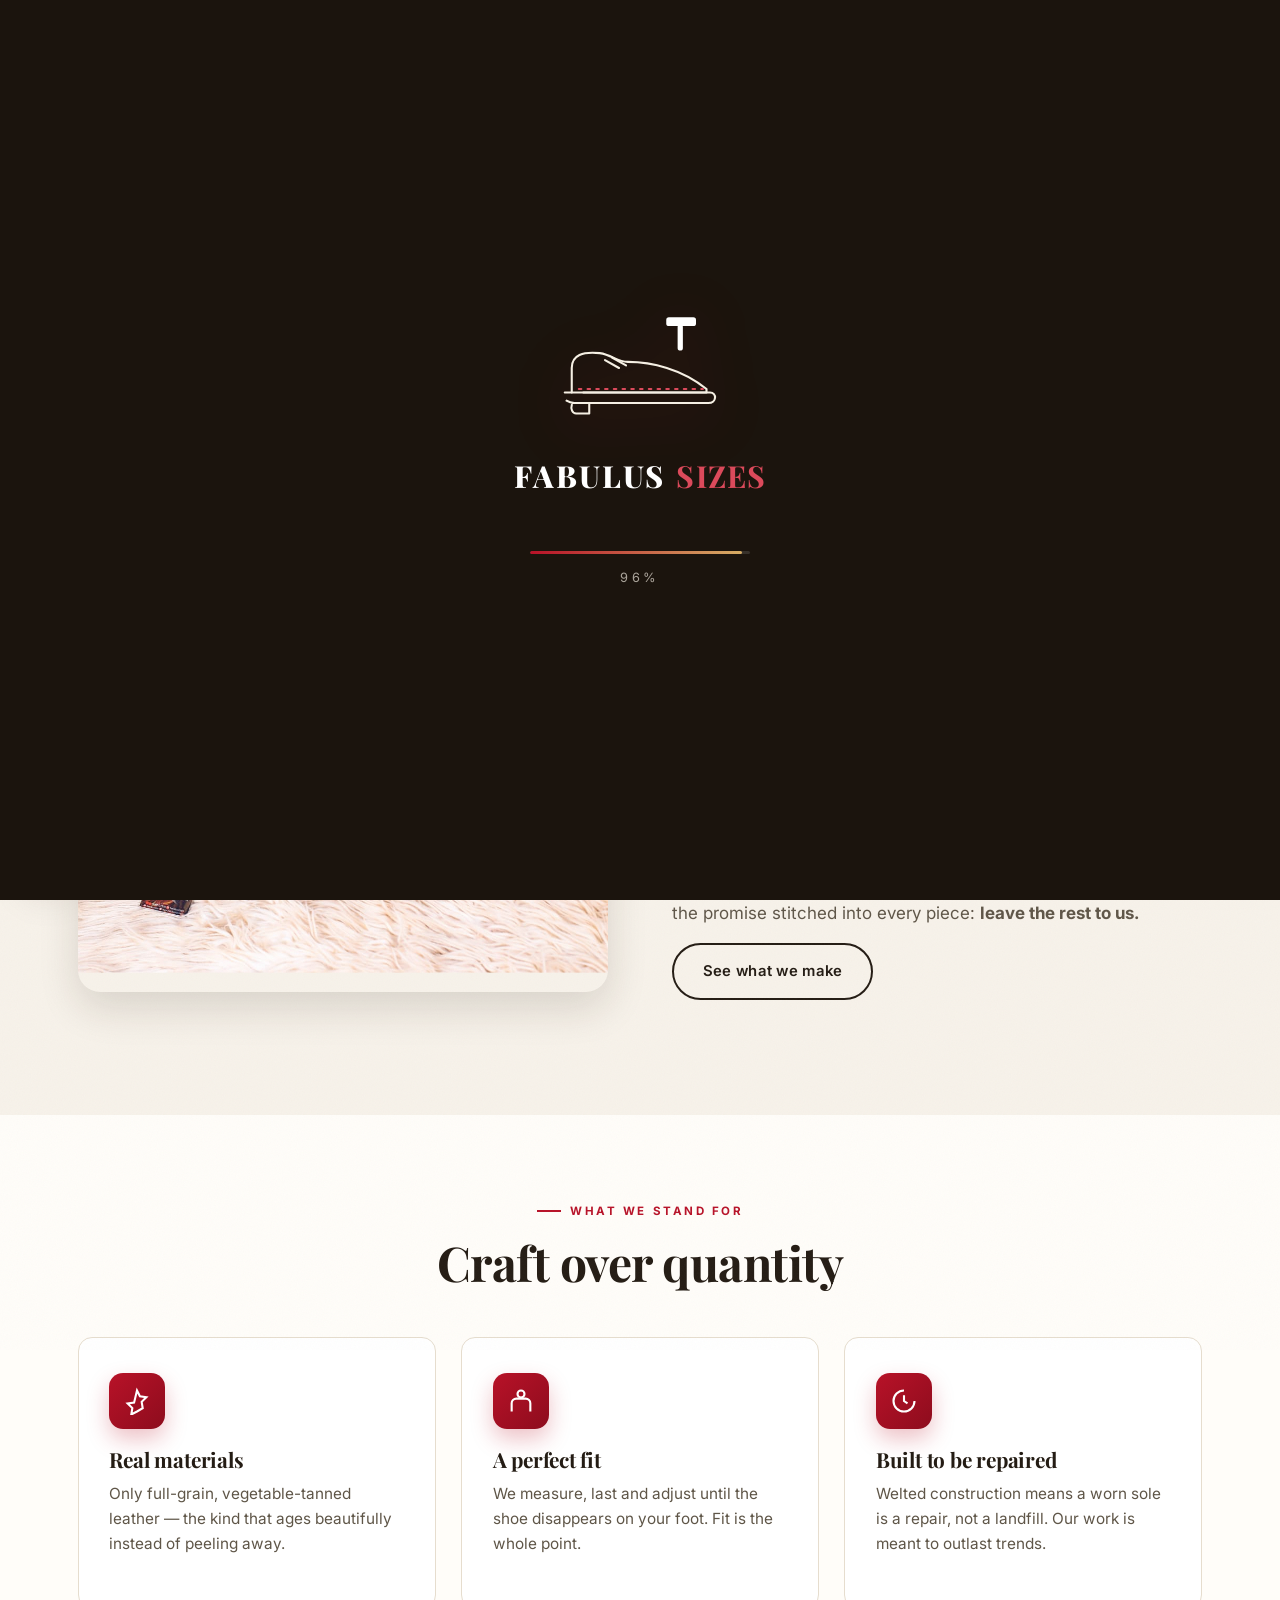
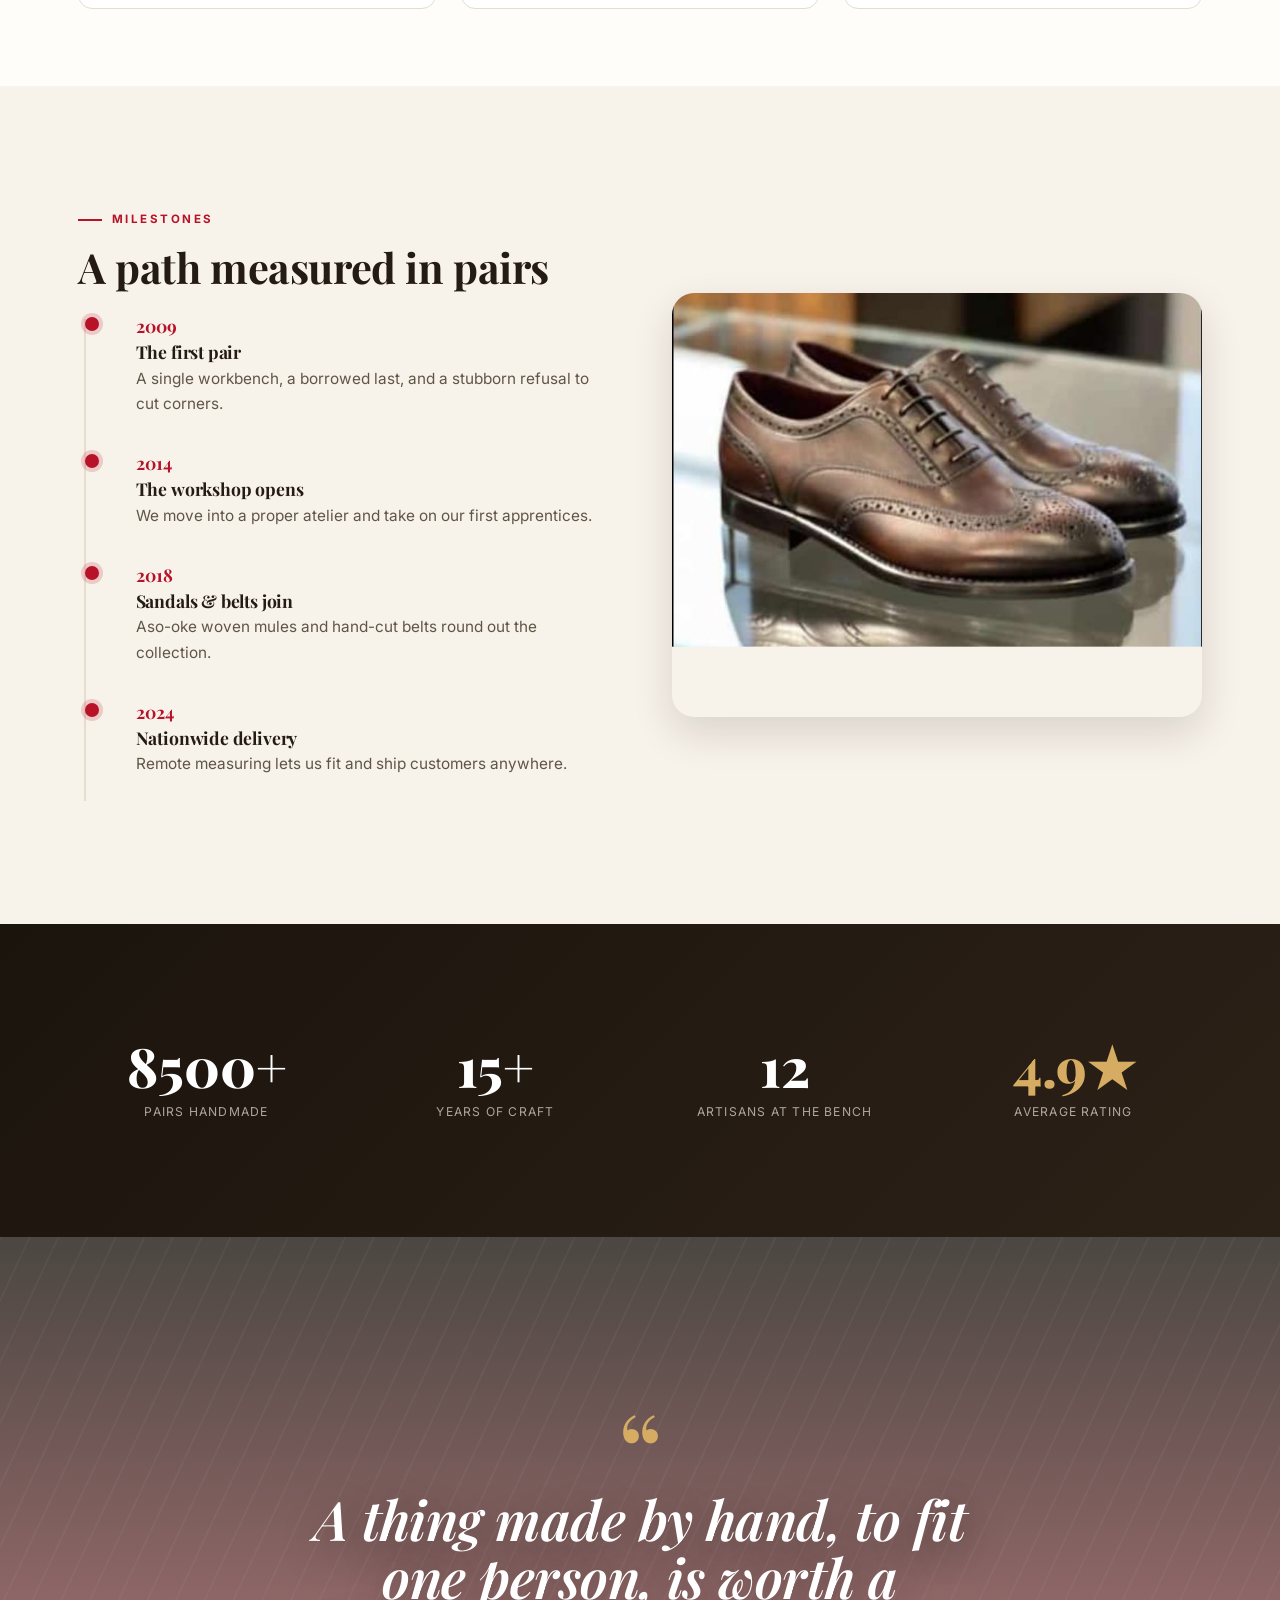
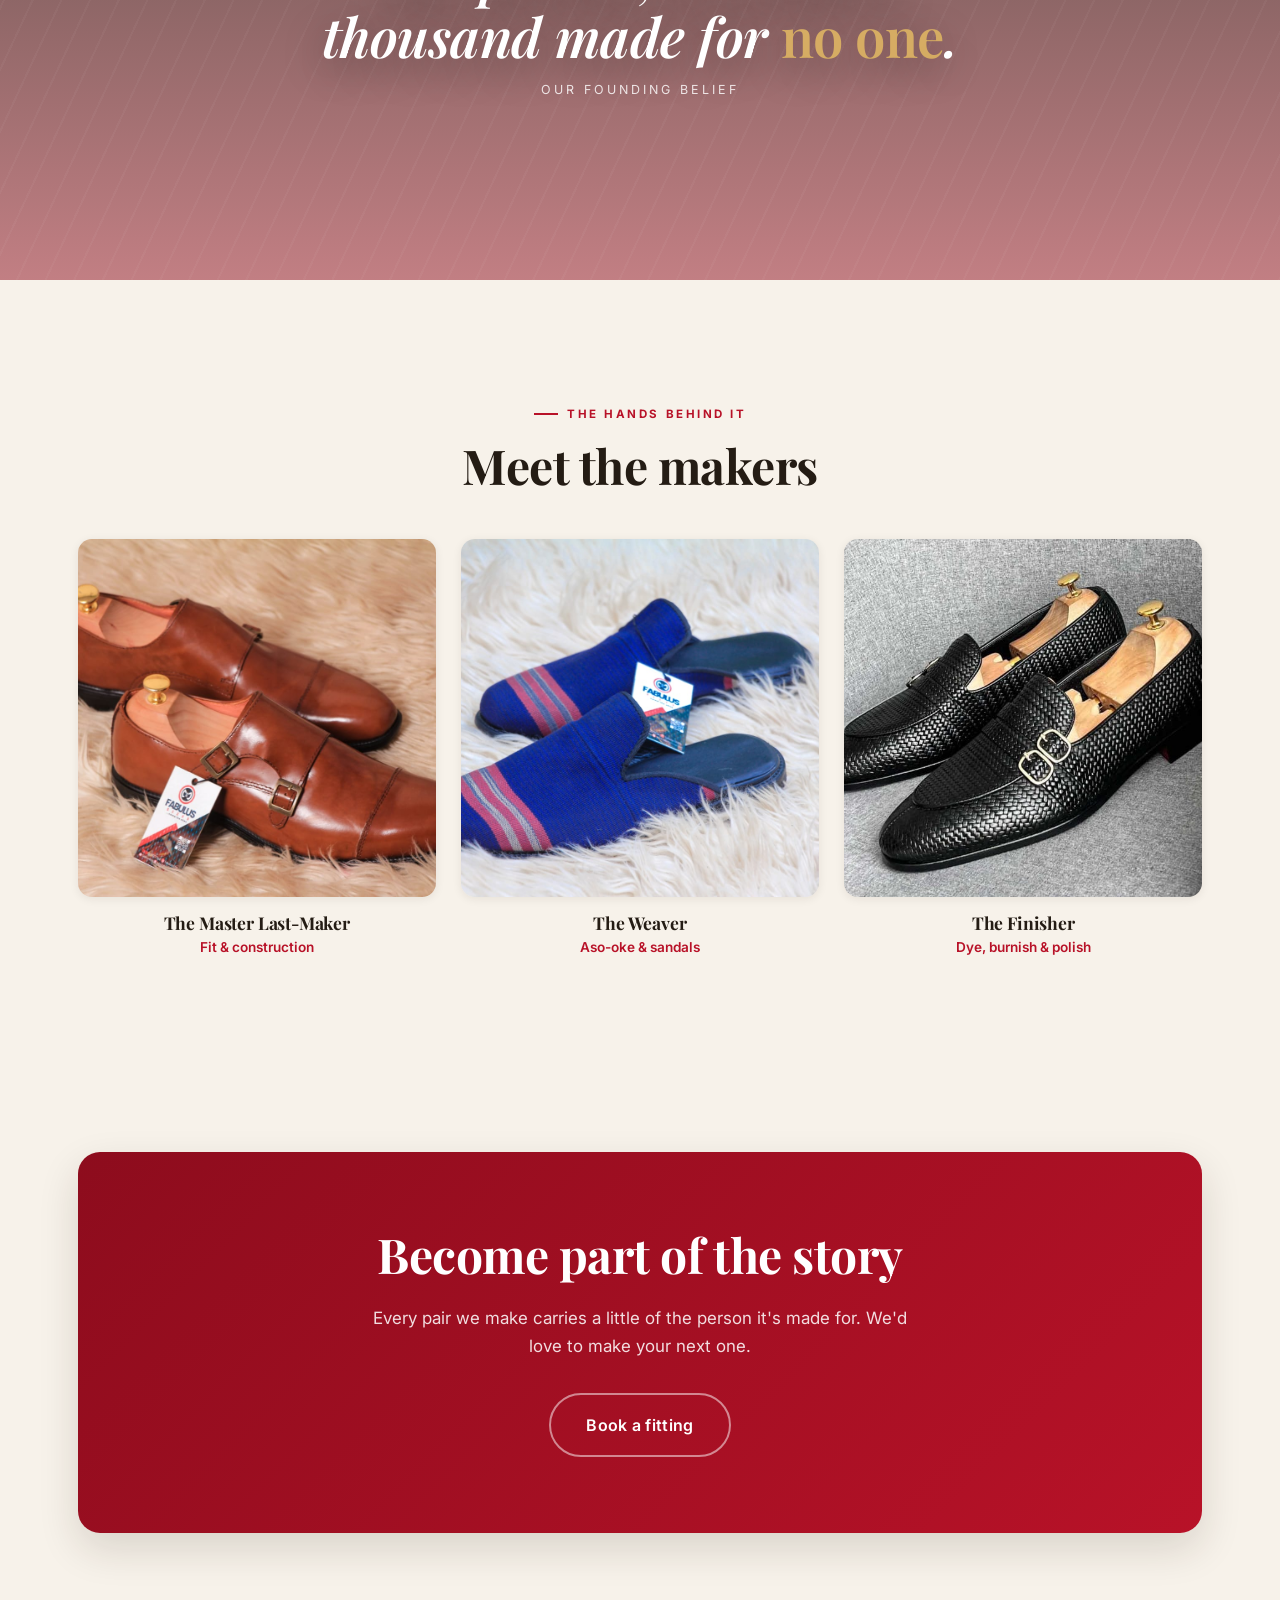
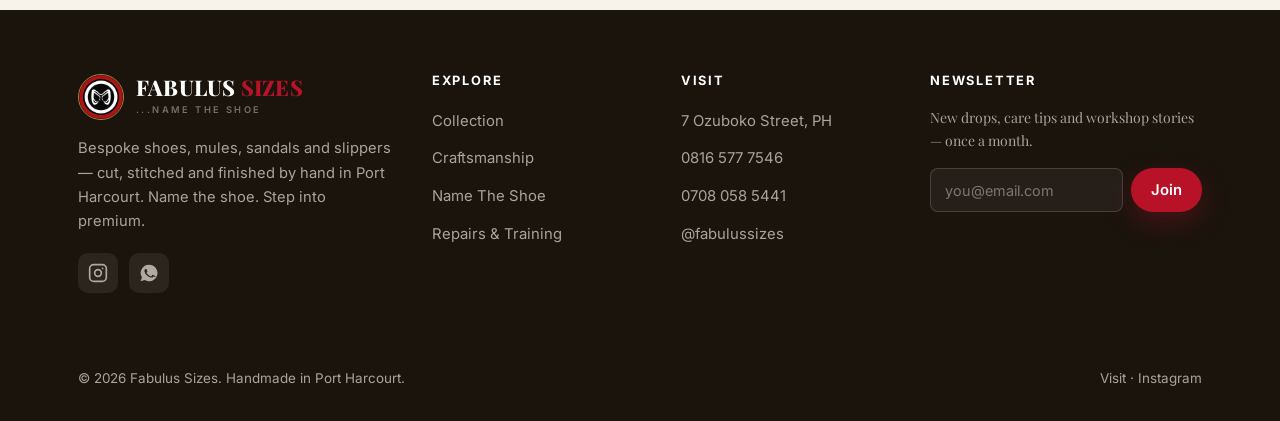
==== about.html @ 9336c6ba "Initial commit" ====
<!DOCTYPE html>
<html lang="en">
<head>
  <meta charset="UTF-8" />
  <meta name="viewport" content="width=device-width, initial-scale=1.0" />
  <title>Craftsmanship — Fabulus Sizes, Port Harcourt</title>
  <meta name="description" content="The story behind Fabulus Sizes — a Port Harcourt workshop obsessed with fit, real leather and craft that lasts. Meet the makers." />
  <meta name="theme-color" content="#f7f2ea" />
  <link rel="icon" type="image/png" href="images/Favicon/Favicon.png" />
  <link rel="preconnect" href="https://fonts.googleapis.com" />
  <link rel="preconnect" href="https://fonts.gstatic.com" crossorigin />
  <link href="https://fonts.googleapis.com/css2?family=Inter:wght@400;500;600;700;800&family=Playfair+Display:ital,wght@0,500;0,600;0,700;0,800;1,500;1,600;1,700&display=swap" rel="stylesheet" />
  <link rel="stylesheet" href="css/style.css" />
</head>
<body>

  <header class="site-header">
    <div class="nav">
      <a href="index.html" class="brand" aria-label="Fabulus Sizes home">
        <img src="images/Logo/Logo.png" alt="Fabulus Sizes emblem" />
        <div>
          <div class="word">FABULUS <span>SIZES</span></div>
          <div class="tag">...name the shoe</div>
        </div>
      </a>
      <ul class="nav-links">
        <li><a href="index.html">Home</a></li>
        <li><a href="shop.html">Collection</a></li>
        <li><a href="services.html">Repairs &amp; Training</a></li>
        <li><a href="about.html" class="active">Craftsmanship</a></li>
        <li><a href="contact.html">Visit Us</a></li>
      </ul>
      <div class="nav-cta">
        <a class="btn btn-primary" href="https://wa.me/2348165777546" target="_blank" rel="noopener">Order on WhatsApp</a>
        <button class="nav-toggle" aria-label="Toggle menu" aria-expanded="false"><span></span><span></span><span></span></button>
      </div>
    </div>
  </header>

  <section class="page-hero">
    <div class="container">
      <p class="crumbs"><a href="index.html">Home</a> / <span>Our Story</span></p>
      <h1>Leather is patient. So are we.</h1>
      <p>Fabulus began at a single workbench with one belief: that a thing made by hand, to fit one person, is worth more than a thousand made for no one.</p>
    </div>
  </section>

  <!-- STORY SPLIT -->
  <section class="section">
    <div class="container split">
      <div class="split-media reveal"><img src="images/Products/shoel%20and%20belt%20pair.jpeg" alt="Handmade loafers and matching belt" /></div>
      <div class="split-copy reveal d1">
        <span class="eyebrow">How it started</span>
        <h2>From one bench to a workshop</h2>
        <p>What began as evenings spent resoling neighbours' shoes grew, pair by pair, into a full atelier. We taught ourselves the old way — cutting patterns by hand, lasting each shoe, welting soles that can be repaired for a lifetime rather than thrown away.</p>
        <p>Today the same hands make dress shoes, weave sandals and cut belts for customers across the country. What hasn't changed is the promise stitched into every piece: <b>leave the rest to us.</b></p>
        <a href="shop.html" class="btn btn-ghost">See what we make</a>
      </div>
    </div>
  </section>

  <!-- VALUES -->
  <section class="section tight" style="background:var(--panel);">
    <div class="container">
      <div class="section-head center reveal">
        <span class="eyebrow center">What we stand for</span>
        <h2>Craft over quantity</h2>
      </div>
      <div class="svc-grid">
        <div class="svc reveal">
          <div class="svc-icon"><svg viewBox="0 0 24 24" fill="none" stroke="currentColor" stroke-width="1.8"><path d="M12 3l2.5 5 5.5.8-4 3.9.9 5.5L12 21l-4.9 2.6.9-5.5-4-3.9 5.5-.8z"/></svg></div>
          <h3>Real materials</h3>
          <p>Only full-grain, vegetable-tanned leather — the kind that ages beautifully instead of peeling away.</p>
        </div>
        <div class="svc reveal d1">
          <div class="svc-icon"><svg viewBox="0 0 24 24" fill="none" stroke="currentColor" stroke-width="1.8"><path d="M4 21v-7a4 4 0 0 1 4-4h8a4 4 0 0 1 4 4v7"/><circle cx="12" cy="6" r="3"/></svg></div>
          <h3>A perfect fit</h3>
          <p>We measure, last and adjust until the shoe disappears on your foot. Fit is the whole point.</p>
        </div>
        <div class="svc reveal d2">
          <div class="svc-icon"><svg viewBox="0 0 24 24" fill="none" stroke="currentColor" stroke-width="1.8"><path d="M21 12a9 9 0 1 1-9-9"/><path d="M12 7v5l3 2"/></svg></div>
          <h3>Built to be repaired</h3>
          <p>Welted construction means a worn sole is a repair, not a landfill. Our work is meant to outlast trends.</p>
        </div>
      </div>
    </div>
  </section>

  <!-- TIMELINE + BAND -->
  <section class="section">
    <div class="container split">
      <div class="split-copy reveal">
        <span class="eyebrow">Milestones</span>
        <h2>A path measured in pairs</h2>
        <ul class="timeline">
          <li><div class="yr">2009</div><h3>The first pair</h3><p>A single workbench, a borrowed last, and a stubborn refusal to cut corners.</p></li>
          <li><div class="yr">2014</div><h3>The workshop opens</h3><p>We move into a proper atelier and take on our first apprentices.</p></li>
          <li><div class="yr">2018</div><h3>Sandals &amp; belts join</h3><p>Aso-oke woven mules and hand-cut belts round out the collection.</p></li>
          <li><div class="yr">2024</div><h3>Nationwide delivery</h3><p>Remote measuring lets us fit and ship customers anywhere.</p></li>
        </ul>
      </div>
      <div class="split-media reveal d1"><img src="images/Products/shoe12.jpeg" alt="Finished brogue shoes" /></div>
    </div>
  </section>

  <!-- STATS BAND -->
  <section class="section band">
    <div class="container">
      <div class="band-grid">
        <div class="reveal"><div class="num"><span data-count="8500" data-suffix="+">0</span></div><div class="lbl">Pairs handmade</div></div>
        <div class="reveal d1"><div class="num"><span data-count="15" data-suffix="+">0</span></div><div class="lbl">Years of craft</div></div>
        <div class="reveal d2"><div class="num"><span data-count="12">0</span></div><div class="lbl">Artisans at the bench</div></div>
        <div class="reveal d3"><div class="num"><em><span data-count="4.9">0</span>★</em></div><div class="lbl">Average rating</div></div>
      </div>
    </div>
  </section>

  <!-- PARALLAX STATEMENT BAND -->
  <section class="parallax-band" style="background-image:url('images/Products/shoel%20and%20belt%20pair.jpeg')">
    <div class="container">
      <span class="quote-mark reveal">&ldquo;</span>
      <h2 class="reveal d1">A thing made by hand, to fit one person, is worth a thousand made for <span class="hl">no one</span>.</h2>
      <p class="attn reveal d2">Our founding belief</p>
    </div>
  </section>

  <!-- TEAM -->
  <section class="section">
    <div class="container">
      <div class="section-head center reveal">
        <span class="eyebrow center">The hands behind it</span>
        <h2>Meet the makers</h2>
      </div>
      <div class="team">
        <div class="member reveal">
          <div class="ph"><img src="images/Products/shoe.jpeg" alt="Master shoemaker's work" /></div>
          <h3>The Master Last-Maker</h3>
          <span>Fit &amp; construction</span>
        </div>
        <div class="member reveal d1">
          <div class="ph"><img src="images/Products/Sandals.jpeg" alt="Weaving artisan's work" /></div>
          <h3>The Weaver</h3>
          <span>Aso-oke &amp; sandals</span>
        </div>
        <div class="member reveal d2">
          <div class="ph"><img src="images/Products/shoe10.jpeg" alt="Finishing artisan's work" /></div>
          <h3>The Finisher</h3>
          <span>Dye, burnish &amp; polish</span>
        </div>
      </div>
    </div>
  </section>

  <!-- CTA -->
  <section class="section tight">
    <div class="container">
      <div class="cta-band reveal">
        <h2>Become part of the story</h2>
        <p>Every pair we make carries a little of the person it's made for. We'd love to make your next one.</p>
        <a href="contact.html" class="btn btn-ghost on-dark btn-lg">Book a fitting</a>
      </div>
    </div>
  </section>

  <!-- FOOTER -->
  <footer class="site-footer">
    <div class="container">
      <div class="footer-grid">
        <div class="footer-brand">
          <a href="index.html" class="brand">
            <img src="images/Logo/Logo.png" alt="Fabulus Sizes emblem" />
            <div><div class="word">FABULUS <span>SIZES</span></div><div class="tag">...name the shoe</div></div>
          </a>
          <p>Bespoke shoes, mules, sandals and slippers — cut, stitched and finished by hand in Port Harcourt. Name the shoe. Step into premium.</p>
          <div class="socials">
            <a href="https://instagram.com/fabulussizes" target="_blank" rel="noopener" aria-label="Instagram"><svg viewBox="0 0 24 24" fill="none" stroke="currentColor" stroke-width="2"><rect x="2" y="2" width="20" height="20" rx="5"/><circle cx="12" cy="12" r="4"/><circle cx="17.5" cy="6.5" r="1" fill="currentColor" stroke="none"/></svg></a>
            <a href="https://wa.me/2348165777546" target="_blank" rel="noopener" aria-label="WhatsApp"><svg viewBox="0 0 24 24" fill="currentColor"><path d="M12 2a10 10 0 0 0-8.5 15.2L2 22l4.9-1.5A10 10 0 1 0 12 2zm5.4 14.2c-.2.6-1.3 1.2-1.8 1.2-.5.1-1 .1-1.7-.1-.4-.1-.9-.3-1.6-.6-2.8-1.2-4.6-4-4.7-4.2s-1.1-1.5-1.1-2.8.7-2 .9-2.2c.2-.3.5-.3.7-.3h.5c.2 0 .4 0 .6.5s.8 1.9.8 2 .1.3 0 .5c-.2.4-.3.6-.5.8s-.4.5-.2.9c.2.4.9 1.5 2 2.4 1.3 1.2 2.4 1.5 2.8 1.7.4.2.6.1.8-.1s.9-1.1 1.2-1.4c.2-.4.5-.3.8-.2s1.9.9 2.2 1.1c.3.1.5.2.6.3.1.3.1.7-.1 1.1z"/></svg></a>
          </div>
        </div>
        <div class="footer-col"><h4>Explore</h4><ul><li><a href="shop.html">Collection</a></li><li><a href="about.html">Craftsmanship</a></li><li><a href="index.html#name-shoe">Name The Shoe</a></li><li><a href="services.html">Repairs &amp; Training</a></li></ul></div>
        <div class="footer-col"><h4>Visit</h4><ul><li><a href="contact.html">7 Ozuboko Street, PH</a></li><li><a href="https://wa.me/2348165777546" target="_blank" rel="noopener">0816 577 7546</a></li><li><a href="https://wa.me/2347080585441" target="_blank" rel="noopener">0708 058 5441</a></li><li><a href="https://instagram.com/fabulussizes" target="_blank" rel="noopener">@fabulussizes</a></li></ul></div>
        <div class="footer-col"><h4>Newsletter</h4><p style="font-size:14px;font-family:var(--serif);color:var(--parchment-dim);">New drops, care tips and workshop stories — once a month.</p><form id="newsletter" class="newsletter"><input type="email" placeholder="you@email.com" aria-label="Email address" /><button type="submit" class="btn btn-primary">Join</button></form></div>
      </div>
      <div class="footer-bottom">
        <span>&copy; <span data-year>2026</span> Fabulus Sizes. Handmade in Port Harcourt.</span>
        <span><a href="contact.html">Visit</a> &middot; <a href="https://instagram.com/fabulussizes" target="_blank" rel="noopener">Instagram</a></span>
      </div>
    </div>
  </footer>

  <a class="whatsapp-float" href="https://wa.me/2348165777546" target="_blank" rel="noopener" aria-label="Chat on WhatsApp">
    <svg viewBox="0 0 24 24"><path d="M12 2a10 10 0 0 0-8.6 15L2 22l5.2-1.4A10 10 0 1 0 12 2zm5.8 14.2c-.2.6-1.4 1.2-2 1.3-.5.1-1.1.1-1.8-.1-.4-.1-1-.3-1.7-.6-3-1.3-4.9-4.3-5.1-4.5-.1-.2-1.2-1.6-1.2-3s.7-2.1 1-2.4c.3-.3.6-.4.8-.4h.6c.2 0 .4 0 .6.5.2.6.8 2 .9 2.1.1.2.1.4 0 .6-.1.2-.1.3-.3.5l-.4.5c-.1.2-.3.4-.1.7.2.3.9 1.4 1.9 2.3 1.3 1.2 2.4 1.5 2.7 1.7.3.2.5.1.7-.1l.7-.9c.2-.3.4-.2.6-.1l1.9.9c.2.1.4.2.5.3.1.2.1.9-.1 1.5z"/></svg>
  </a>
  <button class="to-top" aria-label="Back to top"><svg viewBox="0 0 24 24" width="20" height="20" fill="none" stroke="currentColor" stroke-width="2.5"><path d="M12 19V5M5 12l7-7 7 7"/></svg></button>

  <script src="js/main.js"></script>
</body>
</html>
---- css/style.css ----
/* ============================================================================
   FABULUS SIZES — Bespoke Leather Footwear, Port Harcourt
   LIGHT LEATHER design system  (cream · crimson · brass · Playfair + Inter)
   Type roles (all mapped so existing markup keeps working):
     --display / --title / --serif  → Playfair Display (headings, quotes)
     --utility                      → Inter (nav, buttons, labels, body)
   Surfaces are light by default; hero, stats band, parallax bands, page
   headers, the engraving plate and the footer stay dark for contrast.
   ============================================================================ */

:root {
  /* Surfaces (light) */
  --cream:    #f7f2ea;
  --cream-2:  #efe6d8;
  --paper:    #ffffff;
  --panel:    #fffdf9;   /* alternate sections (used inline as var(--panel)) */
  --panel-2:  #efe6d8;

  /* Dark surfaces (hero / band / footer / plate) */
  --ink:      #1b140d;
  --ink-2:    #241a11;
  --charcoal: #2c2117;

  /* Brand accents */
  --crimson:      #b81228;
  --red:          #b81228;
  --crimson-2:    #8d0c1d;
  --crimson-soft: #db4a5b;
  --brass:        #b0813f;
  --brass-bright: #d6ac63;
  --cognac:       #a8622d;
  --tan:          #c68a4e;
  --pine:         #2a5646;

  /* Ink on light */
  --text:       #241c14;
  --text-soft:  #5f5648;
  --text-muted: #8c8171;
  --line:       #e6ddce;
  --hair:       rgba(27, 20, 13, 0.10);
  --hair-soft:  rgba(27, 20, 13, 0.06);

  /* Ink on dark */
  --parchment:      #f5efe3;
  --parchment-dim:  rgba(245, 239, 227, 0.66);
  --parchment-mut:  rgba(245, 239, 227, 0.42);

  /* Fonts */
  --display: "Playfair Display", Georgia, "Times New Roman", serif;
  --title:   "Playfair Display", Georgia, serif;
  --serif:   "Playfair Display", Georgia, serif;
  --utility: "Inter", "Segoe UI", system-ui, -apple-system, sans-serif;
  --sans:    "Inter", "Segoe UI", system-ui, sans-serif;

  --maxw: 1180px;
  --ease: cubic-bezier(.2, .7, .2, 1);
  --radius: 14px;
  --radius-lg: 22px;
  --shadow-sm: 0 2px 10px rgba(40, 28, 14, .08);
  --shadow-md: 0 16px 40px rgba(40, 28, 14, .14);
  --shadow-lg: 0 30px 70px rgba(40, 28, 14, .22);
}

* { box-sizing: border-box; }
html { scroll-behavior: smooth; -webkit-tap-highlight-color: transparent; }
html, body { max-width: 100%; }

body {
  margin: 0;
  background: var(--cream);
  color: var(--text);
  font-family: var(--utility);
  font-size: 17px;
  line-height: 1.65;
  -webkit-font-smoothing: antialiased;
  overflow-x: hidden;
}

img, svg, video, iframe { max-width: 100%; }
img { display: block; height: auto; }
a { color: inherit; text-decoration: none; }
p { margin: 0 0 1rem; }
h1, h2, h3, h4 { margin: 0 0 .5em; font-family: var(--display); font-weight: 700; line-height: 1.08; letter-spacing: -.01em; }

::selection { background: var(--crimson); color: #fff; }
a:focus-visible, button:focus-visible, input:focus-visible, select:focus-visible, textarea:focus-visible {
  outline: 2px solid var(--crimson); outline-offset: 3px;
}

/* Scrollbar */
* { scrollbar-width: thin; scrollbar-color: var(--crimson) var(--cream-2); }
::-webkit-scrollbar { width: 11px; height: 11px; }
::-webkit-scrollbar-track { background: var(--cream-2); }
::-webkit-scrollbar-thumb { background: linear-gradient(var(--crimson), var(--crimson-2)); border-radius: 20px; border: 3px solid var(--cream-2); }

.container, .wrap { width: 100%; max-width: var(--maxw); margin: 0 auto; padding: 0 28px; }

/* ---------- Shared bits ---------- */
.eyebrow {
  display: inline-flex; align-items: center; gap: .6rem;
  font-family: var(--utility); font-size: .72rem; font-weight: 700;
  letter-spacing: .22em; text-transform: uppercase; color: var(--crimson);
  margin: 0 0 1rem;
}
.eyebrow::before { content: ""; width: 24px; height: 2px; background: var(--crimson); display: inline-block; }
.eyebrow.center { justify-content: center; }
.eyebrow.on-dark { color: var(--brass-bright); }

.section { padding: clamp(64px, 9vw, 120px) 0; position: relative; }
.section.tight, .section-tight { padding: clamp(48px, 6vw, 80px) 0; }
.panel-bg, .section.panel-bg { background: var(--panel); border-top: 1px solid var(--line); border-bottom: 1px solid var(--line); }

.section-title { font-family: var(--display); font-weight: 800; line-height: .98; letter-spacing: -.02em; font-size: clamp(2.1rem, 5vw, 3.6rem); color: var(--text); text-transform: none; }

.section-head { max-width: 640px; margin: 0 0 3rem; }
.section-head.center { margin-left: auto; margin-right: auto; text-align: center; }
.section-head h2 { font-size: clamp(2rem, 4.2vw, 3rem); }
.section-head p { color: var(--text-soft); font-size: 1.05rem; margin: 0; }

/* ---------- Buttons ---------- */
.btn {
  position: relative; overflow: hidden;
  display: inline-flex; align-items: center; justify-content: center; gap: .55rem;
  font-family: var(--utility); font-weight: 600; font-size: .93rem; letter-spacing: .02em;
  padding: .9rem 1.8rem; border-radius: 999px; border: 2px solid transparent; cursor: pointer;
  transition: transform .3s var(--ease), background .3s var(--ease), color .3s var(--ease), border-color .3s var(--ease), box-shadow .3s var(--ease);
  white-space: nowrap; will-change: transform;
}
.btn:hover { transform: translateY(-3px); }
.btn::after { content: ""; position: absolute; top: 0; left: -120%; width: 60%; height: 100%; background: linear-gradient(100deg, transparent, rgba(255,255,255,.35), transparent); transform: skewX(-20deg); transition: left .6s var(--ease); }
.btn:hover::after { left: 140%; }

.btn-primary { background: var(--crimson); color: #fff; box-shadow: 0 10px 26px rgba(184,18,40,.28); }
.btn-primary:hover { background: var(--crimson-2); }
.btn-ghost { background: transparent; color: var(--text); border-color: var(--text); }
.btn-ghost:hover { background: var(--text); color: var(--cream); }
.btn-ghost.on-dark { color: #fff; border-color: rgba(255,255,255,.5); }
.btn-ghost.on-dark:hover { background: #fff; color: var(--ink); }
.btn-brass { background: linear-gradient(135deg, var(--brass-bright), var(--brass)); color: #241a0c; box-shadow: 0 12px 28px rgba(176,129,63,.35); }
.btn-brass:hover { background: linear-gradient(135deg, var(--brass), var(--cognac)); color: #fff; }
.btn-lg { padding: 1.05rem 2.2rem; font-size: 1rem; }

/* ============================================================
   HEADER / NAV
   ============================================================ */
.site-header {
  position: sticky; top: 0; z-index: 100;
  background: rgba(247,242,234,.82);
  backdrop-filter: saturate(160%) blur(14px);
  border-bottom: 1px solid var(--line);
  transition: box-shadow .3s var(--ease), background .3s var(--ease);
}
.site-header.scrolled { box-shadow: var(--shadow-sm); background: rgba(247,242,234,.95); }
.nav { display: flex; align-items: center; justify-content: space-between; gap: 1.4rem; height: 76px; max-width: var(--maxw); margin: 0 auto; padding: 0 28px; }
.brand { display: flex; align-items: center; gap: .75rem; }
.brand img { width: 46px; height: 46px; border-radius: 50%; object-fit: cover; border: 1px solid var(--brass); }
.brand .word { font-family: var(--display); font-weight: 800; font-size: 1.35rem; letter-spacing: .01em; line-height: 1; color: var(--text); }
.brand .word span { color: var(--crimson); }
.brand .tag { font-family: var(--utility); font-size: .58rem; font-weight: 600; letter-spacing: .26em; text-transform: uppercase; color: var(--text-muted); margin-top: 3px; }

.nav-links { display: flex; align-items: center; gap: 1.9rem; list-style: none; margin: 0; padding: 0; }
.nav-links a { position: relative; font-family: var(--utility); font-size: .9rem; font-weight: 600; color: var(--text-soft); padding: .3rem 0; transition: color .25s var(--ease); }
.nav-links a::after { content: ""; position: absolute; left: 0; bottom: -2px; width: 100%; height: 2px; background: var(--crimson); transform: scaleX(0); transform-origin: left; transition: transform .3s var(--ease); }
.nav-links a:hover { color: var(--crimson); }
.nav-links a:hover::after, .nav-links a.active::after { transform: scaleX(1); }
.nav-links a.active { color: var(--crimson); }

.nav-cta { display: flex; align-items: center; gap: 1rem; }
.nav-toggle { display: none; flex-direction: column; gap: 5px; background: none; border: 0; cursor: pointer; padding: 8px; }
.nav-toggle span { width: 26px; height: 2px; background: var(--text); border-radius: 2px; transition: transform .3s var(--ease), opacity .3s var(--ease); }
.nav-toggle.open span:nth-child(1) { transform: translateY(7px) rotate(45deg); }
.nav-toggle.open span:nth-child(2) { opacity: 0; }
.nav-toggle.open span:nth-child(3) { transform: translateY(-7px) rotate(-45deg); }

/* ============================================================
   HERO (home) — dark, photographic
   ============================================================ */
.hero {
  --mx: 78%; --my: -10%;
  position: relative; overflow: hidden; color: var(--parchment);
  background:
    linear-gradient(rgba(20,15,9,.86), rgba(12,9,5,.93)),
    radial-gradient(1000px 520px at 80% -10%, rgba(120,80,50,.5), transparent 60%),
    url("../images/Products/shoe4.jpeg") center/cover no-repeat;
}
.hero::before { content: ""; position: absolute; inset: 0; background-image: repeating-linear-gradient(115deg, rgba(255,255,255,.03) 0 2px, transparent 2px 26px); opacity: .6; }
.hero::after { content: ""; position: absolute; inset: 0; pointer-events: none; background: radial-gradient(600px 600px at var(--mx) var(--my), rgba(184,18,40,.28), transparent 60%); transition: background .25s var(--ease); }
.hero-inner { position: relative; z-index: 1; display: grid; grid-template-columns: 1.05fr .95fr; gap: 3rem; align-items: center; min-height: min(88vh, 760px); padding: 90px 0 76px; }
.hero-copy .eyebrow { color: var(--brass-bright); }
.hero-copy .eyebrow::before { background: var(--brass); }
.hero-copy h1 { font-family: var(--display); font-weight: 800; font-size: clamp(2.8rem, 7vw, 5.6rem); line-height: .98; color: #fff; margin-bottom: 1.1rem; letter-spacing: -.02em; }
.hero-copy h1 .l2 { color: var(--crimson-soft); font-style: italic; }
.hero-copy .sub { color: var(--parchment-dim); font-size: 1.15rem; max-width: 30rem; margin-bottom: 2rem; }
.hero-actions { display: flex; gap: 1rem; flex-wrap: wrap; }
.hero-photo { position: relative; }
.hero-photo .frame { position: relative; border-radius: var(--radius-lg); overflow: hidden; box-shadow: var(--shadow-lg); border: 1px solid rgba(255,255,255,.12); aspect-ratio: 4/5; }
.hero-photo .frame img { width: 100%; height: 100%; object-fit: cover; }
.hero-photo .cap { position: absolute; left: 18px; bottom: 18px; background: rgba(20,15,9,.72); backdrop-filter: blur(6px); border: 1px solid rgba(255,255,255,.14); border-radius: 10px; padding: .55rem .9rem; font-family: var(--utility); font-size: .8rem; letter-spacing: .04em; color: var(--parchment); }

/* ============================================================
   SERVICES STRIP
   ============================================================ */
.services-strip { background: var(--ink); border-top: 1px solid var(--hair); border-bottom: 1px solid var(--hair); padding: 8px 0; }
.services-grid { display: grid; grid-template-columns: repeat(6, 1fr); max-width: var(--maxw); margin: 0 auto; }
.service-tile { display: flex; flex-direction: column; align-items: center; gap: .5rem; padding: 1.5rem 1rem; color: var(--parchment); border-right: 1px solid var(--hair-soft); transition: background .3s var(--ease), color .3s var(--ease); }
.service-tile:last-child { border-right: 0; }
.service-tile:hover { background: var(--ink-2); color: var(--brass-bright); }
.service-tile svg { width: 30px; height: 30px; stroke: currentColor; fill: none; }
.service-tile .name { font-family: var(--utility); font-size: .82rem; font-weight: 600; letter-spacing: .1em; text-transform: uppercase; }

/* ============================================================
   MARQUEE
   ============================================================ */
.marquee { background: var(--ink); color: var(--parchment-dim); padding: 14px 0; overflow: hidden; white-space: nowrap; border-bottom: 1px solid var(--hair); }
.marquee-track { display: inline-flex; gap: 3rem; animation: marquee 30s linear infinite; font-family: var(--display); font-style: italic; font-size: 1.15rem; }
.marquee:hover .marquee-track { animation-play-state: paused; }
.marquee-track span { display: inline-flex; align-items: center; gap: 3rem; }
.marquee-track span::after { content: "◆"; color: var(--crimson-soft); font-style: normal; font-size: .7rem; }
@keyframes marquee { to { transform: translateX(-50%); } }

/* ============================================================
   COLLECTION / COLORWAYS
   ============================================================ */
.collection-head { display: grid; grid-template-columns: auto 1fr; align-items: end; gap: 2rem; margin-bottom: 3rem; }
.collection-head p { color: var(--text-soft); max-width: 32rem; margin: 0; font-size: 1.05rem; }
.colorway-grid { display: grid; grid-template-columns: repeat(3, 1fr); gap: 1.6rem; }
.colorway-card { position: relative; background: var(--paper); border-radius: var(--radius); overflow: hidden; box-shadow: var(--shadow-sm); transition: transform .4s var(--ease), box-shadow .4s var(--ease); }
.colorway-card:hover { transform: translateY(-8px); box-shadow: var(--shadow-md); }
.colorway-card.tall { grid-row: span 2; }
.colorway-card .imgwrap { position: relative; aspect-ratio: 4/3; overflow: hidden; background: var(--cream-2); }
.colorway-card.tall .imgwrap { aspect-ratio: auto; height: 100%; min-height: 320px; }
.colorway-card .imgwrap img { width: 100%; height: 100%; object-fit: cover; transition: transform .7s var(--ease); }
.colorway-card:hover .imgwrap img { transform: scale(1.06); }
.colorway-card .swatch { position: absolute; top: 14px; left: 14px; width: 26px; height: 26px; border-radius: 50%; border: 2px solid rgba(255,255,255,.8); box-shadow: var(--shadow-sm); z-index: 2; }
.colorway-card .info { padding: 1.3rem 1.4rem 1.5rem; }
.colorway-card .info .name { font-family: var(--display); font-weight: 700; font-size: 1.35rem; color: var(--text); margin-bottom: .35rem; }
.colorway-card .info .desc { color: var(--text-soft); font-size: .95rem; margin: 0; }

/* ============================================================
   CRAFTSMANSHIP
   ============================================================ */
.craft { display: grid; grid-template-columns: 1fr 1fr; gap: clamp(2rem, 5vw, 4.5rem); align-items: center; }
.craft p { color: var(--text-soft); }
.designer-card { display: inline-flex; align-items: center; gap: 1rem; margin-top: 1.6rem; padding: .9rem 1.4rem .9rem 1rem; background: var(--paper); border: 1px solid var(--line); border-radius: 999px; box-shadow: var(--shadow-sm); }
.designer-card .mono { width: 46px; height: 46px; border-radius: 50%; display: grid; place-items: center; background: linear-gradient(135deg, var(--brass-bright), var(--cognac)); color: #241a0c; font-family: var(--display); font-weight: 800; }
.designer-card .who .n { font-family: var(--utility); font-weight: 700; font-size: .98rem; color: var(--text); }
.designer-card .who .r { font-size: .82rem; color: var(--text-muted); }
.craft-visual { display: grid; place-items: center; padding: 2rem; background: radial-gradient(circle at 50% 40%, var(--cream-2), transparent 70%); border-radius: var(--radius-lg); }
.craft-visual svg { width: 100%; max-width: 320px; height: auto; }
.craft-visual svg [stroke="var(--brass-bright)"], .craft-visual svg path[stroke] { stroke: var(--cognac); }
.craft-visual svg path[stroke="var(--crimson)"] { stroke: var(--crimson); }

/* ============================================================
   STATS BAND (dark)
   ============================================================ */
.band { background: linear-gradient(135deg, var(--ink), var(--charcoal)); color: var(--parchment); }
.band-grid { display: grid; grid-template-columns: repeat(4, 1fr); gap: 2rem; text-align: center; }
.band-grid .num { font-family: var(--display); font-size: clamp(2.4rem, 5vw, 3.4rem); font-weight: 800; color: #fff; line-height: 1; }
.band-grid .num em { color: var(--brass-bright); font-style: normal; }
.band-grid .lbl { color: var(--parchment-dim); letter-spacing: .1em; text-transform: uppercase; font-size: .76rem; margin-top: .5rem; }

/* ============================================================
   NAME THE SHOE
   ============================================================ */
.name-shoe { background: var(--panel); border-top: 1px solid var(--line); border-bottom: 1px solid var(--line); }
.ns-grid { display: grid; grid-template-columns: 1fr 1fr; gap: clamp(2rem, 5vw, 4rem); align-items: center; }
.ns-copy p { color: var(--text-soft); }
.ns-copy label { display: block; font-family: var(--utility); font-size: .8rem; font-weight: 600; letter-spacing: .04em; text-transform: uppercase; color: var(--text-muted); margin: 1.5rem 0 .5rem; }
.ns-copy input { width: 100%; max-width: 420px; font-family: var(--display); font-size: 1.3rem; padding: .8rem 1rem; border: 1.5px solid var(--line); border-radius: 10px; background: var(--paper); color: var(--text); transition: border-color .25s var(--ease), box-shadow .25s var(--ease); }
.ns-copy input:focus { outline: none; border-color: var(--crimson); box-shadow: 0 0 0 4px rgba(184,18,40,.12); }
.ns-cta { margin-top: 1.5rem; }
.plate-stage { display: grid; place-items: center; padding: 2rem; }
.plate {
  width: 100%; max-width: 420px; aspect-ratio: 16/10;
  border-radius: 14px; padding: 2rem;
  display: flex; flex-direction: column; align-items: center; justify-content: center; text-align: center; gap: .8rem;
  background: linear-gradient(150deg, #2a1f15, #17110a);
  border: 1px solid rgba(214,172,99,.35);
  box-shadow: var(--shadow-lg), inset 0 1px 0 rgba(255,255,255,.06);
}
.plate .eyebrow-plate { font-family: var(--utility); font-size: .68rem; letter-spacing: .24em; text-transform: uppercase; color: var(--brass); }
.plate .engraved {
  font-family: var(--display); font-weight: 700; font-size: clamp(1.8rem, 5vw, 2.8rem);
  color: var(--brass-bright);
  text-shadow: 0 1px 0 rgba(0,0,0,.6), 0 -1px 1px rgba(214,172,99,.3);
  word-break: break-word; line-height: 1.1;
}
.plate .sub-plate { font-family: var(--utility); font-size: .74rem; letter-spacing: .12em; text-transform: uppercase; color: var(--parchment-mut); }

/* ============================================================
   REPAIRS & TRAINING
   ============================================================ */
.rt-grid { display: grid; grid-template-columns: 1fr 1fr; gap: 1.6rem; }
.rt-card { background: var(--paper); border: 1px solid var(--line); border-radius: var(--radius); padding: 2.4rem 2rem; transition: transform .35s var(--ease), box-shadow .35s var(--ease); }
.rt-card:hover { transform: translateY(-6px); box-shadow: var(--shadow-md); }
.rt-card .num { font-family: var(--utility); font-size: .8rem; font-weight: 700; letter-spacing: .16em; text-transform: uppercase; color: var(--crimson); margin-bottom: .8rem; }
.rt-card h3 { font-size: 1.6rem; }
.rt-card p { color: var(--text-soft); margin-bottom: 1.4rem; }

/* ============================================================
   TESTIMONIALS
   ============================================================ */
.test-grid { display: grid; grid-template-columns: repeat(3, 1fr); gap: 1.6rem; }
.test-card { background: var(--paper); border-radius: var(--radius); padding: 2rem; box-shadow: var(--shadow-sm); border: 1px solid var(--line); }
.test-card .quote { font-family: var(--display); font-style: italic; font-size: 1.1rem; color: var(--text); margin-bottom: 1.1rem; line-height: 1.5; }
.test-card .who { font-family: var(--utility); font-size: .85rem; font-weight: 600; letter-spacing: .04em; color: var(--crimson); }

/* ============================================================
   PARALLAX STATEMENT BAND
   ============================================================ */
.parallax-band { position: relative; isolation: isolate; overflow: hidden; padding: clamp(90px, 14vw, 180px) 0; color: #fff; text-align: center; background-size: cover; background-position: center; background-attachment: fixed; }
.parallax-band::before { content: ""; position: absolute; inset: 0; z-index: -2; background: linear-gradient(rgba(15,11,7,.74), rgba(141,12,29,.5)); }
.parallax-band::after { content: ""; position: absolute; inset: 0; z-index: -1; background-image: repeating-linear-gradient(115deg, rgba(255,255,255,.035) 0 2px, transparent 2px 26px); }
.parallax-band .container { position: relative; z-index: 1; }
.parallax-band .quote-mark { font-family: var(--display); font-size: clamp(4rem, 10vw, 7rem); line-height: .6; color: var(--brass-bright); opacity: .55; display: block; margin-bottom: .4rem; }
.parallax-band h2 { font-family: var(--display); font-style: italic; font-weight: 600; font-size: clamp(1.9rem, 4.6vw, 3.4rem); color: #fff; max-width: 20ch; margin: 0 auto .9rem; text-shadow: 0 10px 40px rgba(0,0,0,.4); }
.parallax-band h2 .hl { color: var(--brass-bright); font-style: normal; }
.parallax-band .attn { font-family: var(--utility); letter-spacing: .24em; text-transform: uppercase; font-size: .78rem; color: rgba(255,255,255,.82); margin: 0; }

/* ============================================================
   CTA BAND
   ============================================================ */
.cta-band { background: linear-gradient(135deg, var(--crimson-2), var(--crimson)); color: #fff; text-align: center; border-radius: var(--radius-lg); padding: clamp(3rem, 6vw, 5rem); box-shadow: var(--shadow-md); }
.cta-band h2 { font-size: clamp(2rem, 4vw, 3rem); color: #fff; }
.cta-band p { color: rgba(255,255,255,.86); max-width: 34rem; margin: 0 auto 2rem; font-size: 1.06rem; }

/* ============================================================
   PAGE HEADERS (interior)
   ============================================================ */
.page-hero {
  position: relative; overflow: hidden; text-align: center; color: var(--parchment);
  padding: clamp(64px, 8vw, 116px) 0 clamp(50px, 6vw, 80px);
  background-image: linear-gradient(rgba(20,15,9,.82), rgba(12,9,5,.92)), url("../images/Products/shoe12.jpeg");
  background-size: cover; background-position: center 38%;
}
.page-hero::before { content: ""; position: absolute; inset: 0; background-image: repeating-linear-gradient(115deg, rgba(255,255,255,.03) 0 2px, transparent 2px 26px); }
.page-hero .container { position: relative; }
.page-hero h1 { font-family: var(--display); font-weight: 800; font-size: clamp(2.4rem, 5.5vw, 4rem); color: #fff; }
.page-hero p { color: var(--parchment-dim); font-size: 1.1rem; max-width: 40rem; margin: 0 auto; }
.crumbs { font-size: .84rem; color: var(--parchment-dim); margin-bottom: 1.1rem; letter-spacing: .04em; }
.crumbs a:hover { color: #fff; }
.crumbs span { color: var(--brass-bright); }

/* ============================================================
   SHOP — filter + product grid
   ============================================================ */
.filter-bar { display: flex; flex-wrap: wrap; gap: .7rem; justify-content: center; margin-bottom: 2.6rem; }
.filter-btn { font-family: var(--utility); font-weight: 600; font-size: .88rem; padding: .6rem 1.4rem; border-radius: 999px; border: 1.5px solid var(--line); background: var(--paper); color: var(--text-soft); cursor: pointer; transition: all .25s var(--ease); }
.filter-btn:hover { border-color: var(--text); color: var(--text); }
.filter-btn.active { background: var(--ink); border-color: var(--ink); color: var(--cream); }

.grid { display: grid; grid-template-columns: repeat(auto-fill, minmax(min(100%, 250px), 1fr)); gap: 1.6rem; }
.product { background: var(--paper); border-radius: var(--radius); overflow: hidden; box-shadow: var(--shadow-sm); transition: transform .4s var(--ease), box-shadow .4s var(--ease); cursor: pointer; display: flex; flex-direction: column; }
.product:hover { transform: translateY(-8px); box-shadow: var(--shadow-md); }
.product-media { position: relative; aspect-ratio: 4/3; overflow: hidden; background: var(--cream-2); }
.product-media img { width: 100%; height: 100%; object-fit: cover; transition: transform .7s var(--ease); }
.product-media::before { content: ""; position: absolute; top: 0; left: -80%; width: 60%; height: 100%; z-index: 2; background: linear-gradient(100deg, transparent, rgba(255,255,255,.35), transparent); transform: skewX(-18deg); transition: left .7s var(--ease); pointer-events: none; }
.product:hover .product-media::before { left: 140%; }
.product:hover .product-media img { transform: scale(1.07); }
.product-tag { position: absolute; top: 12px; left: 12px; z-index: 3; background: var(--crimson); color: #fff; font-family: var(--utility); font-size: .68rem; font-weight: 700; letter-spacing: .08em; text-transform: uppercase; padding: .35rem .7rem; border-radius: 6px; }
.product-tag.dark { background: var(--ink); }
.zoom-hint { position: absolute; inset: 0; display: grid; place-items: center; background: rgba(20,15,9,.35); opacity: 0; transition: opacity .3s var(--ease); color: #fff; }
.zoom-hint svg { width: 34px; height: 34px; }
.product:hover .zoom-hint { opacity: 1; }
.product-body { padding: 1.1rem 1.2rem 1.3rem; flex: 1; display: flex; flex-direction: column; }
.product-body h3 { font-family: var(--display); font-size: 1.15rem; font-weight: 700; margin: 0 0 .2rem; }
.product-body .cat { font-family: var(--utility); font-size: .74rem; letter-spacing: .1em; text-transform: uppercase; color: var(--text-muted); margin: 0 0 .7rem; }
.product-foot { margin-top: auto; }
.price { font-family: var(--display); font-weight: 700; font-size: 1.2rem; color: var(--text); }
.price small { font-family: var(--utility); font-size: .72rem; color: var(--text-muted); font-weight: 500; }

/* ============================================================
   SERVICES page — svc / split / steps / faq
   ============================================================ */
.svc-grid { display: grid; grid-template-columns: repeat(3, 1fr); gap: 1.6rem; }
.svc { background: var(--paper); border-radius: var(--radius); padding: 2.2rem 1.9rem; border: 1px solid var(--line); transition: transform .35s var(--ease), box-shadow .35s var(--ease), border-color .35s; }
.svc:hover { transform: translateY(-6px); box-shadow: var(--shadow-md); border-color: transparent; }
.svc-icon { width: 56px; height: 56px; border-radius: 14px; background: linear-gradient(135deg, var(--crimson), var(--crimson-2)); display: grid; place-items: center; margin-bottom: 1.2rem; color: #fff; box-shadow: 0 10px 22px rgba(184,18,40,.26); }
.svc-icon svg { width: 28px; height: 28px; }
.svc h3 { font-size: 1.3rem; }
.svc p { color: var(--text-soft); font-size: .96rem; margin: 0 0 1rem; }
.svc .from { font-family: var(--utility); font-size: .82rem; color: var(--text-muted); }
.svc .from b { font-family: var(--display); font-size: 1.05rem; color: var(--text); }

.split { display: grid; grid-template-columns: 1fr 1fr; gap: clamp(2rem, 5vw, 5rem); align-items: center; }
.split-media { border-radius: var(--radius-lg); overflow: hidden; box-shadow: var(--shadow-md); aspect-ratio: 5/4; }
.split-media img { width: 100%; height: 100%; object-fit: cover; }
.split-copy h2 { font-size: clamp(1.8rem, 3.6vw, 2.6rem); }
.split-copy p { color: var(--text-soft); }
.check-list { list-style: none; padding: 0; margin: 1.4rem 0 2rem; }
.check-list li { display: flex; gap: .75rem; align-items: flex-start; padding: .5rem 0; font-size: 1rem; }
.check-list li::before { content: "✓"; flex: none; width: 24px; height: 24px; border-radius: 50%; background: rgba(184,18,40,.12); color: var(--crimson); font-weight: 800; font-size: .8rem; display: grid; place-items: center; margin-top: 2px; }

.steps { display: grid; grid-template-columns: repeat(4, 1fr); gap: 1.4rem; counter-reset: step; }
.step { background: var(--paper); border: 1px solid var(--line); border-radius: var(--radius); padding: 2rem 1.6rem; position: relative; transition: transform .35s var(--ease), box-shadow .35s var(--ease); }
.step:hover { transform: translateY(-6px); box-shadow: var(--shadow-md); }
.step::before { counter-increment: step; content: "0" counter(step); font-family: var(--display); font-size: 2.6rem; color: var(--cream-2); font-weight: 800; display: block; margin-bottom: .5rem; transition: color .3s var(--ease); }
.step:hover::before { color: var(--crimson); }
.step h3 { font-size: 1.2rem; }
.step p { color: var(--text-soft); font-size: .92rem; margin: 0; }

.faq { max-width: 780px; margin: 0 auto; }
.faq-item { background: var(--paper); border: 1px solid var(--line); border-radius: 12px; margin-bottom: .9rem; overflow: hidden; }
.faq-q { width: 100%; text-align: left; background: none; border: 0; padding: 1.25rem 1.4rem; font-family: var(--utility); font-size: 1.05rem; font-weight: 600; color: var(--text); cursor: pointer; display: flex; align-items: center; justify-content: space-between; gap: 1rem; }
.faq-q .pm { flex: none; width: 26px; height: 26px; border-radius: 50%; background: var(--cream-2); color: var(--crimson); display: grid; place-items: center; font-size: 1.3rem; line-height: 1; transition: transform .3s var(--ease), background .3s; }
.faq-item.open .faq-q .pm { transform: rotate(45deg); background: var(--crimson); color: #fff; }
.faq-a { max-height: 0; overflow: hidden; transition: max-height .35s var(--ease); }
.faq-a p { padding: 0 1.4rem 1.3rem; margin: 0; color: var(--text-soft); }

/* ============================================================
   ABOUT page — timeline / team
   ============================================================ */
.timeline { position: relative; margin: 0; padding: 0 0 0 2rem; list-style: none; }
.timeline::before { content: ""; position: absolute; left: 6px; top: 8px; bottom: 8px; width: 2px; background: var(--line); }
.timeline li { position: relative; padding: 0 0 2rem 1.6rem; }
.timeline li::before { content: ""; position: absolute; left: -1.55rem; top: 6px; width: 14px; height: 14px; border-radius: 50%; background: var(--crimson); box-shadow: 0 0 0 4px rgba(184,18,40,.18); }
.timeline .yr { font-family: var(--display); font-weight: 700; color: var(--crimson); font-size: 1.1rem; }
.timeline h3 { font-size: 1.1rem; margin: .1rem 0 .3rem; }
.timeline p { color: var(--text-soft); margin: 0; font-size: .96rem; }

.team { display: grid; grid-template-columns: repeat(3, 1fr); gap: 1.6rem; }
.member { text-align: center; }
.member .ph { aspect-ratio: 1; border-radius: var(--radius); overflow: hidden; margin-bottom: 1rem; box-shadow: var(--shadow-sm); }
.member .ph img { width: 100%; height: 100%; object-fit: cover; transition: transform .6s var(--ease); }
.member:hover .ph img { transform: scale(1.06); }
.member h3 { font-size: 1.1rem; margin: 0; }
.member span { color: var(--crimson); font-size: .85rem; font-weight: 600; }

/* ============================================================
   CONTACT
   ============================================================ */
.contact-grid { display: grid; grid-template-columns: 1fr 1.15fr; gap: 3rem; align-items: start; }
.info-card { display: flex; gap: 1rem; align-items: flex-start; padding: 1.3rem 0; border-bottom: 1px solid var(--line); }
.info-card:last-child { border-bottom: 0; }
.info-card .ic { flex: none; width: 46px; height: 46px; border-radius: 12px; background: var(--cream-2); color: var(--crimson); display: grid; place-items: center; }
.info-card .ic svg { width: 22px; height: 22px; }
.info-card h4 { font-family: var(--utility); font-size: 1rem; margin: 0 0 .15rem; }
.info-card p { margin: 0; color: var(--text-soft); font-size: .95rem; }
.info-card a:hover { color: var(--crimson); }

.form { background: var(--paper); border-radius: var(--radius-lg); padding: clamp(1.6rem, 3vw, 2.6rem); box-shadow: var(--shadow-md); border: 1px solid var(--line); }
.field { margin-bottom: 1.2rem; }
.field label { display: block; font-family: var(--utility); font-size: .85rem; font-weight: 600; margin-bottom: .45rem; color: var(--text); }
.field label .req { color: var(--crimson); }
.field input, .field select, .field textarea { width: 100%; font-family: var(--utility); font-size: .98rem; padding: .85rem 1rem; border: 1.5px solid var(--line); border-radius: 10px; background: var(--cream); color: var(--text); transition: border-color .25s var(--ease), box-shadow .25s var(--ease), background .25s; }
.field input:focus, .field select:focus, .field textarea:focus { outline: none; border-color: var(--crimson); background: var(--paper); box-shadow: 0 0 0 4px rgba(184,18,40,.12); }
.field textarea { resize: vertical; min-height: 130px; }
.field.two { display: grid; grid-template-columns: 1fr 1fr; gap: 1rem; }
.field .err { color: var(--crimson); font-size: .8rem; margin-top: .3rem; display: none; }
.field.invalid input, .field.invalid select, .field.invalid textarea { border-color: var(--crimson); }
.field.invalid .err { display: block; }
.form-note { font-size: .82rem; color: var(--text-muted); margin-top: 1rem; }
.form-success { display: none; background: rgba(42,86,70,.12); border: 1px solid rgba(42,86,70,.4); color: var(--pine); border-radius: 10px; padding: 1rem 1.2rem; margin-bottom: 1.4rem; font-size: .95rem; }
.form-success.show { display: block; }

.map-embed { margin-top: 3rem; border-radius: var(--radius-lg); overflow: hidden; height: 360px; box-shadow: var(--shadow-sm); border: 1px solid var(--line); }
.map-embed iframe { width: 100%; height: 100%; border: 0; display: block; filter: sepia(.12) saturate(.9); }

/* ============================================================
   FOOTER (dark)
   ============================================================ */
.site-footer { background: var(--ink); color: var(--parchment-dim); padding: 4rem 0 2rem; }
.footer-grid { display: grid; grid-template-columns: 1.5fr 1fr 1fr 1.3fr; gap: 2.5rem; padding-bottom: 3rem; border-bottom: 1px solid var(--hair); }
.footer-brand .brand { margin-bottom: 1rem; }
.footer-brand .brand .word { color: #fff; }
.footer-brand .brand .tag { color: var(--parchment-mut); }
.footer-brand p { font-size: .92rem; max-width: 22rem; color: var(--parchment-dim); }
.footer-col h4 { color: #fff; font-family: var(--utility); font-size: .8rem; letter-spacing: .14em; text-transform: uppercase; margin-bottom: 1.1rem; }
.footer-col ul { list-style: none; padding: 0; margin: 0; }
.footer-col li { margin-bottom: .6rem; }
.footer-col a { font-size: .93rem; transition: color .25s var(--ease); }
.footer-col a:hover { color: var(--brass-bright); }
.socials { display: flex; gap: .7rem; margin-top: 1.2rem; }
.socials a { width: 40px; height: 40px; border-radius: 10px; background: rgba(255,255,255,.07); display: grid; place-items: center; transition: background .3s var(--ease), transform .3s var(--ease); }
.socials a:hover { background: var(--crimson); transform: translateY(-3px); }
.socials svg { width: 20px; height: 20px; }
.newsletter { display: flex; flex-wrap: wrap; gap: .5rem; margin-top: 1rem; }
.newsletter input { flex: 1; min-width: 0; padding: .7rem .9rem; border-radius: 8px; border: 1px solid rgba(255,255,255,.15); background: rgba(255,255,255,.05); color: #fff; font-family: var(--utility); font-size: .9rem; }
.newsletter input::placeholder { color: var(--parchment-mut); }
.newsletter input:focus { outline: none; border-color: var(--brass-bright); }
.newsletter button { padding: .7rem 1.1rem; }
.footer-bottom { display: flex; align-items: center; justify-content: space-between; padding-top: 1.6rem; font-size: .84rem; flex-wrap: wrap; gap: 1rem; }
.footer-bottom a:hover { color: #fff; }

/* ============================================================
   FLOATS — WhatsApp · back-to-top · scroll progress · grain
   ============================================================ */
.whatsapp-float { position: fixed; left: 22px; bottom: 22px; z-index: 90; width: 54px; height: 54px; border-radius: 50%; background: #25d366; color: #fff; display: grid; place-items: center; box-shadow: var(--shadow-md); transition: transform .3s var(--ease); }
.whatsapp-float:hover { transform: translateY(-4px) scale(1.05); }
.whatsapp-float svg { width: 28px; height: 28px; fill: currentColor; }
.whatsapp-float::before { content: ""; position: absolute; inset: 0; border-radius: 50%; background: #25d366; z-index: -1; animation: ring 2s ease-out infinite; }
@keyframes ring { 0% { transform: scale(1); opacity: .6; } 100% { transform: scale(2.2); opacity: 0; } }

.to-top { position: fixed; right: 22px; bottom: 22px; width: 48px; height: 48px; border-radius: 50%; background: var(--crimson); color: #fff; border: 0; cursor: pointer; display: grid; place-items: center; box-shadow: var(--shadow-md); opacity: 0; visibility: hidden; transform: translateY(12px); transition: all .3s var(--ease); z-index: 90; }
.to-top.show { opacity: 1; visibility: visible; transform: none; }
.to-top:hover { background: var(--crimson-2); }

.scroll-progress { position: fixed; top: 0; left: 0; height: 3px; width: 0%; background: linear-gradient(90deg, var(--crimson), var(--crimson-soft), var(--brass-bright)); z-index: 200; transition: width .1s linear; box-shadow: 0 0 12px rgba(184,18,40,.6); }

.grain { position: fixed; inset: -50%; z-index: 300; pointer-events: none; opacity: .035; background-image: url("data:image/svg+xml,%3Csvg xmlns='http://www.w3.org/2000/svg' width='140' height='140'%3E%3Cfilter id='n'%3E%3CfeTurbulence type='fractalNoise' baseFrequency='0.85' numOctaves='3' stitchTiles='stitch'/%3E%3C/filter%3E%3Crect width='100%25' height='100%25' filter='url(%23n)'/%3E%3C/svg%3E"); animation: grain 1s steps(4) infinite; }
@keyframes grain { 0% { transform: translate(0,0); } 25% { transform: translate(-4%,3%); } 50% { transform: translate(3%,-4%); } 75% { transform: translate(-3%,-3%); } 100% { transform: translate(3%,4%); } }

/* ============================================================
   LIGHTBOX
   ============================================================ */
.lightbox { position: fixed; inset: 0; background: rgba(12,9,6,.92); backdrop-filter: blur(6px); z-index: 210; display: flex; align-items: center; justify-content: center; padding: 3vw; opacity: 0; visibility: hidden; transition: opacity .3s var(--ease), visibility .3s; }
.lightbox.open { opacity: 1; visibility: visible; }
.lightbox img { max-width: 90vw; max-height: 82vh; border-radius: 10px; box-shadow: var(--shadow-lg); transform: scale(.94); transition: transform .35s var(--ease); cursor: zoom-in; }
.lightbox.open img { transform: scale(1); }
.lightbox img.zoomed { cursor: zoom-out; max-width: none; max-height: none; }
.lb-caption { position: absolute; bottom: 4vh; left: 0; right: 0; text-align: center; color: #fff; font-family: var(--display); font-style: italic; font-size: 1.2rem; }
.lb-counter { position: absolute; top: 3vh; left: 3vw; color: #fff; font-family: var(--utility); font-size: .9rem; letter-spacing: .14em; }
.lb-counter b { font-family: var(--display); font-size: 1.4rem; }
.lb-close, .lb-nav { position: absolute; background: rgba(255,255,255,.1); border: 1px solid rgba(255,255,255,.2); color: #fff; cursor: pointer; border-radius: 50%; display: grid; place-items: center; transition: background .25s var(--ease); }
.lb-close:hover, .lb-nav:hover { background: var(--crimson); }
.lb-close { top: 3vh; right: 3vw; width: 48px; height: 48px; font-size: 1.6rem; }
.lb-nav { top: 50%; transform: translateY(-50%); width: 54px; height: 54px; font-size: 2rem; }
.lb-prev { left: 2vw; } .lb-next { right: 2vw; }

/* ============================================================
   COBBLER PRELOADER (dark, first visit)
   ============================================================ */
.preloader { position: fixed; inset: 0; z-index: 1000; background: var(--ink); display: grid; place-items: center; transition: opacity .6s var(--ease), visibility .6s; }
.preloader.done { opacity: 0; visibility: hidden; }
.pl-inner { text-align: center; }
.pl-shoe { width: 210px; height: auto; display: block; margin: 0 auto 1.6rem; overflow: visible; filter: drop-shadow(0 12px 30px rgba(184,18,40,.35)); }
.pl-shoe path { fill: none; stroke: var(--parchment); stroke-width: 2.4; stroke-linecap: round; stroke-linejoin: round; }
.pl-shoe .stitch { stroke: var(--crimson-soft); stroke-width: 2.2; stroke-dasharray: 3 7; opacity: 0; transition: opacity .4s ease; animation: sew 1s linear infinite; }
.pl-shoe.sew .stitch { opacity: 1; }
@keyframes sew { to { stroke-dashoffset: -20; } }
.pl-shoe.done path { stroke: var(--brass-bright); transition: stroke .5s ease; }
.pl-shoe.done .stitch { stroke: var(--parchment); }
.pl-hammer { transform-origin: 70% 80%; animation: tap 1.1s ease-in-out infinite; }
@keyframes tap { 0%, 100% { transform: rotate(-18deg); } 45% { transform: rotate(6deg); } 55% { transform: rotate(4deg); } }
.pl-word { font-family: var(--display); font-size: 1.9rem; font-weight: 800; color: #fff; letter-spacing: .04em; display: flex; justify-content: center; gap: .02em; }
.pl-word .sp { width: .35em; display: inline-block; }
.pl-word span { opacity: 0; transform: translateY(20px); animation: plChar .5s var(--ease) forwards; }
.pl-word b { color: var(--crimson-soft); display: inline-flex; }
@keyframes plChar { to { opacity: 1; transform: none; } }
.pl-status { color: var(--parchment-dim); font-family: var(--utility); font-size: .8rem; letter-spacing: .26em; text-transform: uppercase; margin-top: .4rem; min-height: 1.3em; transition: opacity .3s ease; }
.pl-bar { width: 220px; height: 3px; background: rgba(255,255,255,.12); border-radius: 3px; margin: 1.4rem auto 0; overflow: hidden; }
.pl-bar i { display: block; height: 100%; width: 0%; background: linear-gradient(90deg, var(--crimson), var(--brass-bright)); border-radius: 3px; }
.pl-pct { margin-top: .8rem; font-family: var(--utility); font-size: .8rem; letter-spacing: .3em; color: var(--parchment-dim); }
.pl-curtain { position: fixed; inset: 0; z-index: 999; pointer-events: none; display: grid; grid-template-columns: repeat(5, 1fr); }
.pl-curtain span { background: var(--ink-2); transform: scaleY(1); transform-origin: top; transition: transform .7s var(--ease); }
.pl-curtain.lift span { transform: scaleY(0); }
.pl-curtain.lift span:nth-child(2) { transition-delay: .08s; }
.pl-curtain.lift span:nth-child(3) { transition-delay: .16s; }
.pl-curtain.lift span:nth-child(4) { transition-delay: .24s; }
.pl-curtain.lift span:nth-child(5) { transition-delay: .32s; }

/* ============================================================
   CUSTOM CURSOR
   ============================================================ */
.cursor-dot, .cursor-ring { position: fixed; top: 0; left: 0; border-radius: 50%; pointer-events: none; z-index: 900; will-change: transform; mix-blend-mode: difference; }
.cursor-dot { width: 7px; height: 7px; background: #fff; transform: translate(-50%, -50%); }
.cursor-ring { width: 40px; height: 40px; border: 1.5px solid #fff; transform: translate(-50%, -50%); transition: width .3s var(--ease), height .3s var(--ease), background .3s var(--ease), border-color .3s var(--ease), opacity .3s; }
.cursor-ring.hover { width: 66px; height: 66px; background: rgba(255,255,255,.12); border-color: transparent; }
.cursor-ring.hover-view { width: 90px; height: 90px; background: var(--crimson); border-color: transparent; mix-blend-mode: normal; }
.cursor-ring.hover-view::after { content: "VIEW"; position: absolute; inset: 0; display: grid; place-items: center; font-family: var(--utility); font-size: .62rem; font-weight: 700; letter-spacing: .12em; color: #fff; }
.cursor-ring.down { width: 30px; height: 30px; }
body.has-cursor, body.has-cursor a, body.has-cursor button, body.has-cursor .product, body.has-cursor .colorway-card, body.has-cursor [data-lightbox] { cursor: none; }

/* ============================================================
   REVEAL / SPLIT / TILT
   ============================================================ */
.reveal { opacity: 0; transform: translateY(34px); transition: opacity .7s var(--ease), transform .7s var(--ease); }
.reveal.in { opacity: 1; transform: none; }
.reveal.d1 { transition-delay: .08s; } .reveal.d2 { transition-delay: .16s; } .reveal.d3 { transition-delay: .24s; } .reveal.d4 { transition-delay: .32s; }
.reveal-left { opacity: 0; transform: translateX(-46px); transition: opacity .8s var(--ease), transform .8s var(--ease); }
.reveal-right { opacity: 0; transform: translateX(46px); transition: opacity .8s var(--ease), transform .8s var(--ease); }
.reveal-left.in, .reveal-right.in { opacity: 1; transform: none; }
.clip-reveal { clip-path: inset(0 100% 0 0); transition: clip-path 1s var(--ease); }
.clip-reveal.in { clip-path: inset(0 0 0 0); }

.split-word { display: inline-block; transform: translateY(110%) rotate(4deg); opacity: 0; transition: transform .9s var(--ease), opacity .9s var(--ease); }
.split-ready .split-word { transform: none; opacity: 1; }

.tilt { transform-style: preserve-3d; transition: transform .18s var(--ease), box-shadow .4s var(--ease); will-change: transform; }

/* ============================================================
   RESPONSIVE
   ============================================================ */
@media (max-width: 1100px) { :root { --maxw: 980px; } }

@media (max-width: 980px) {
  .hero-inner { grid-template-columns: 1fr; gap: 2.4rem; min-height: auto; padding: 56px 0 64px; }
  .hero-photo .frame { max-width: 440px; margin: 0 auto; }
  .services-grid { grid-template-columns: repeat(3, 1fr); }
  .service-tile:nth-child(3) { border-right: 0; }
  .colorway-grid { grid-template-columns: repeat(2, 1fr); }
  .colorway-card.tall { grid-row: span 1; }
  .colorway-card.tall .imgwrap { min-height: 0; height: auto; aspect-ratio: 4/3; }
  .craft, .ns-grid, .rt-grid, .split, .contact-grid { grid-template-columns: 1fr; }
  .test-grid, .svc-grid, .team { grid-template-columns: repeat(2, 1fr); }
  .steps, .band-grid { grid-template-columns: repeat(2, 1fr); }
  .collection-head { grid-template-columns: 1fr; }
  .footer-grid { grid-template-columns: 1fr 1fr; }
  .craft-visual { order: -1; }
  /* horizontal reveals become vertical so their off-screen state can't widen the page */
  .reveal-left, .reveal-right { transform: translateY(34px); }
}

@media (max-width: 760px) { .grid { grid-template-columns: repeat(2, minmax(0, 1fr)); gap: 1rem; } }

@media (max-width: 720px) {
  .nav { height: 68px; }
  .nav-links {
    position: fixed; top: 68px; left: 0; right: 0;
    background: var(--cream); flex-direction: column; align-items: stretch; gap: 0;
    padding: 1rem 28px 2rem; border-bottom: 1px solid var(--line); box-shadow: var(--shadow-md);
    transform: translateY(-140%); transition: transform .4s var(--ease); height: auto;
  }
  .nav-links.open { transform: translateY(0); }
  .nav-links li { border-bottom: 1px solid var(--line); }
  .nav-links a { display: block; padding: 1rem 0; font-size: 1.05rem; }
  .nav-links a::after { display: none; }
  .nav-toggle { display: flex; }
  .nav-cta .btn:not(.nav-toggle) { display: none; }
  .services-grid { grid-template-columns: repeat(2, 1fr); }
  .service-tile { border-right: 1px solid var(--hair-soft) !important; border-bottom: 1px solid var(--hair-soft); }
  .service-tile:nth-child(2n) { border-right: 0 !important; }
  .hero-actions { width: 100%; }
  .hero-actions .btn { flex: 1 1 auto; }
  .cursor-dot, .cursor-ring { display: none !important; }
  body.has-cursor, body.has-cursor * { cursor: auto; }
  .grain { display: none; }
  .lb-nav { width: 42px; height: 42px; font-size: 1.5rem; }
  .lb-prev { left: 8px; } .lb-next { right: 8px; }
  .lb-close { top: 12px; right: 12px; width: 42px; height: 42px; }
  .parallax-band, .hero, .page-hero { background-attachment: scroll; }
}

@media (max-width: 560px) {
  .colorway-grid, .test-grid, .svc-grid, .team, .steps, .band-grid { grid-template-columns: 1fr; }
  .field.two { grid-template-columns: 1fr; }
  .footer-grid { grid-template-columns: 1fr; }
  .footer-bottom { justify-content: center; text-align: center; }
}

@media (max-width: 480px) {
  .grid { grid-template-columns: repeat(2, minmax(0, 1fr)); gap: .8rem; }
  .product-body { padding: .8rem .85rem 1rem; }
  .product-body h3 { font-size: 1rem; }
  .filter-btn { padding: .5rem 1rem; font-size: .8rem; }
  .pl-shoe { width: 168px; }
  .pl-bar { width: min(70vw, 200px); }
  .whatsapp-float { left: 14px; bottom: 14px; width: 48px; height: 48px; }
  .to-top { right: 14px; bottom: 14px; width: 44px; height: 44px; }
}

@media (max-width: 380px) { .grid { grid-template-columns: 1fr; } }

@media (pointer: coarse) {
  .nav-links a { padding: 1rem 0; }
  .btn { min-height: 44px; }
}

@media (prefers-reduced-motion: reduce) {
  * { animation-duration: .01ms !important; transition-duration: .01ms !important; scroll-behavior: auto !important; }
  .reveal, .reveal-left, .reveal-right, .split-word { opacity: 1 !important; transform: none !important; }
  .clip-reveal { clip-path: none !important; }
  .grain, .whatsapp-float::before, .marquee-track { animation: none !important; }
  .parallax-band, .hero, .page-hero { background-attachment: scroll; }
}
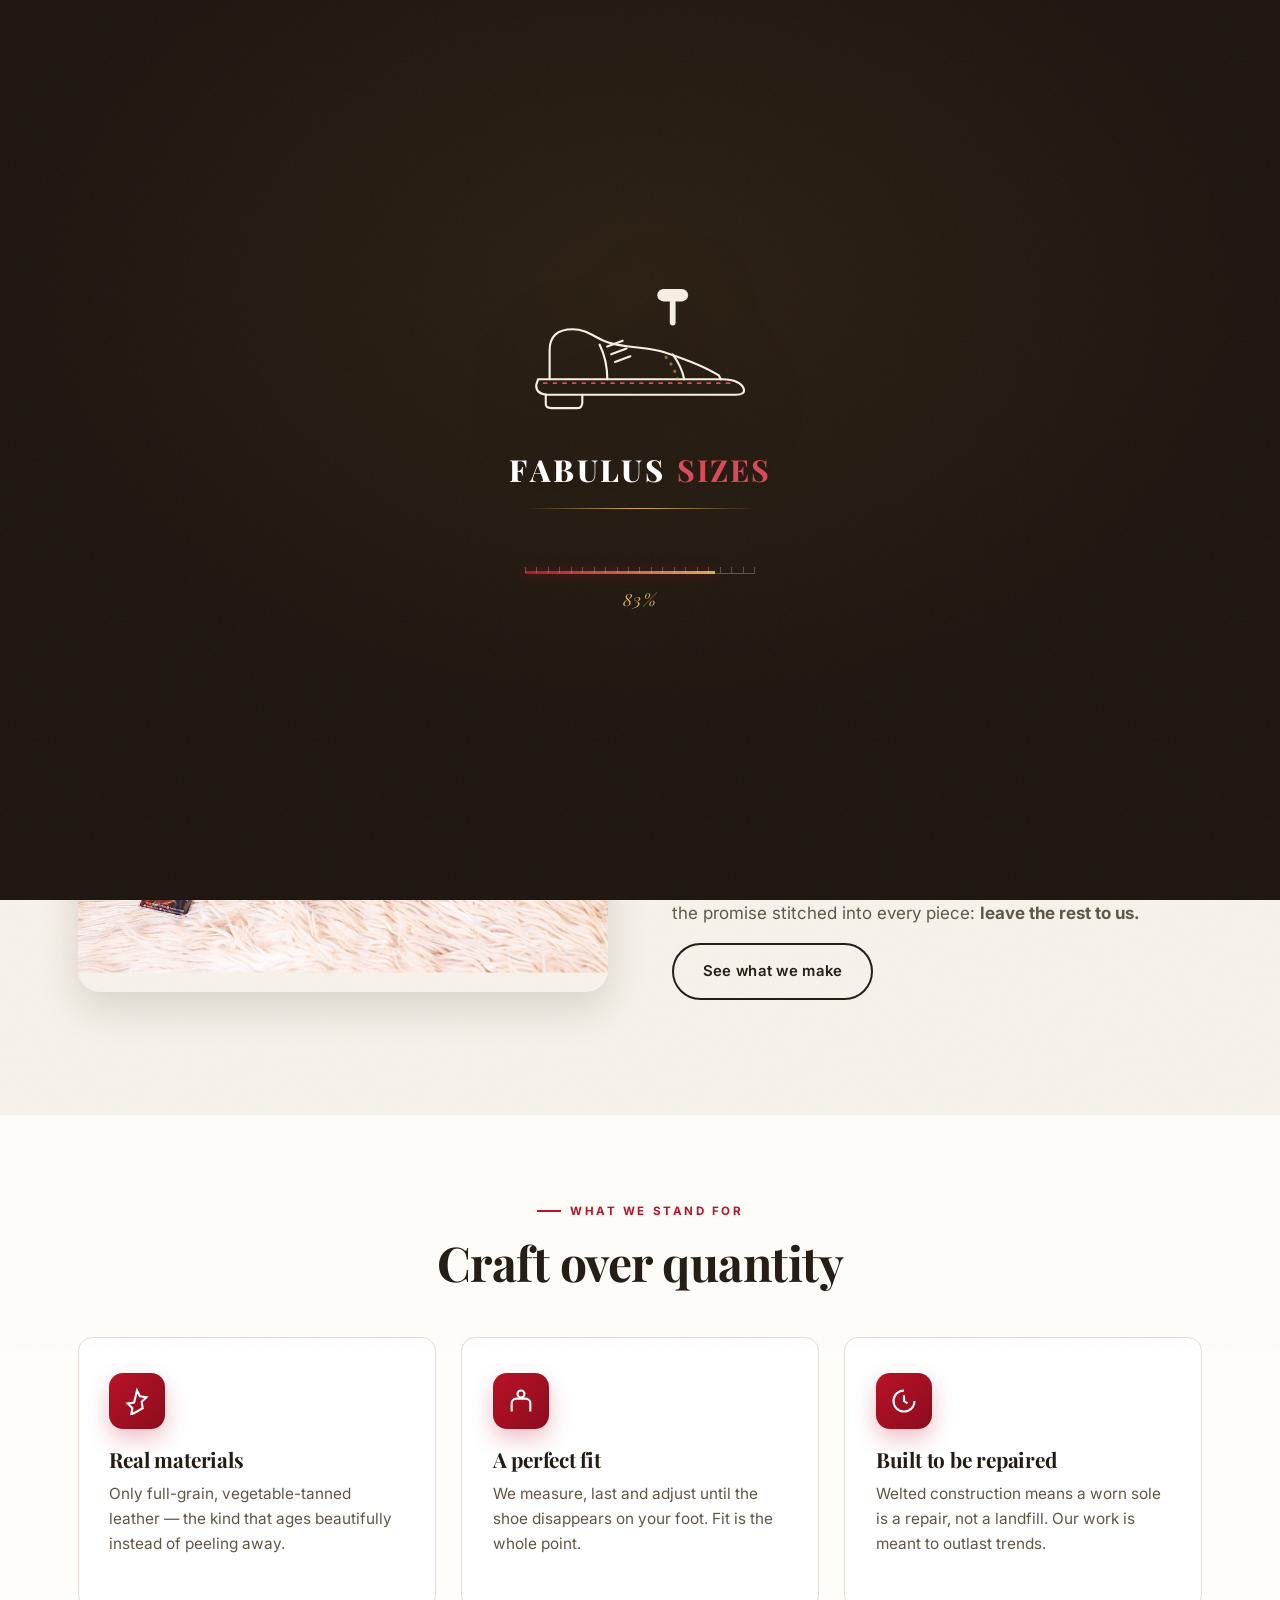
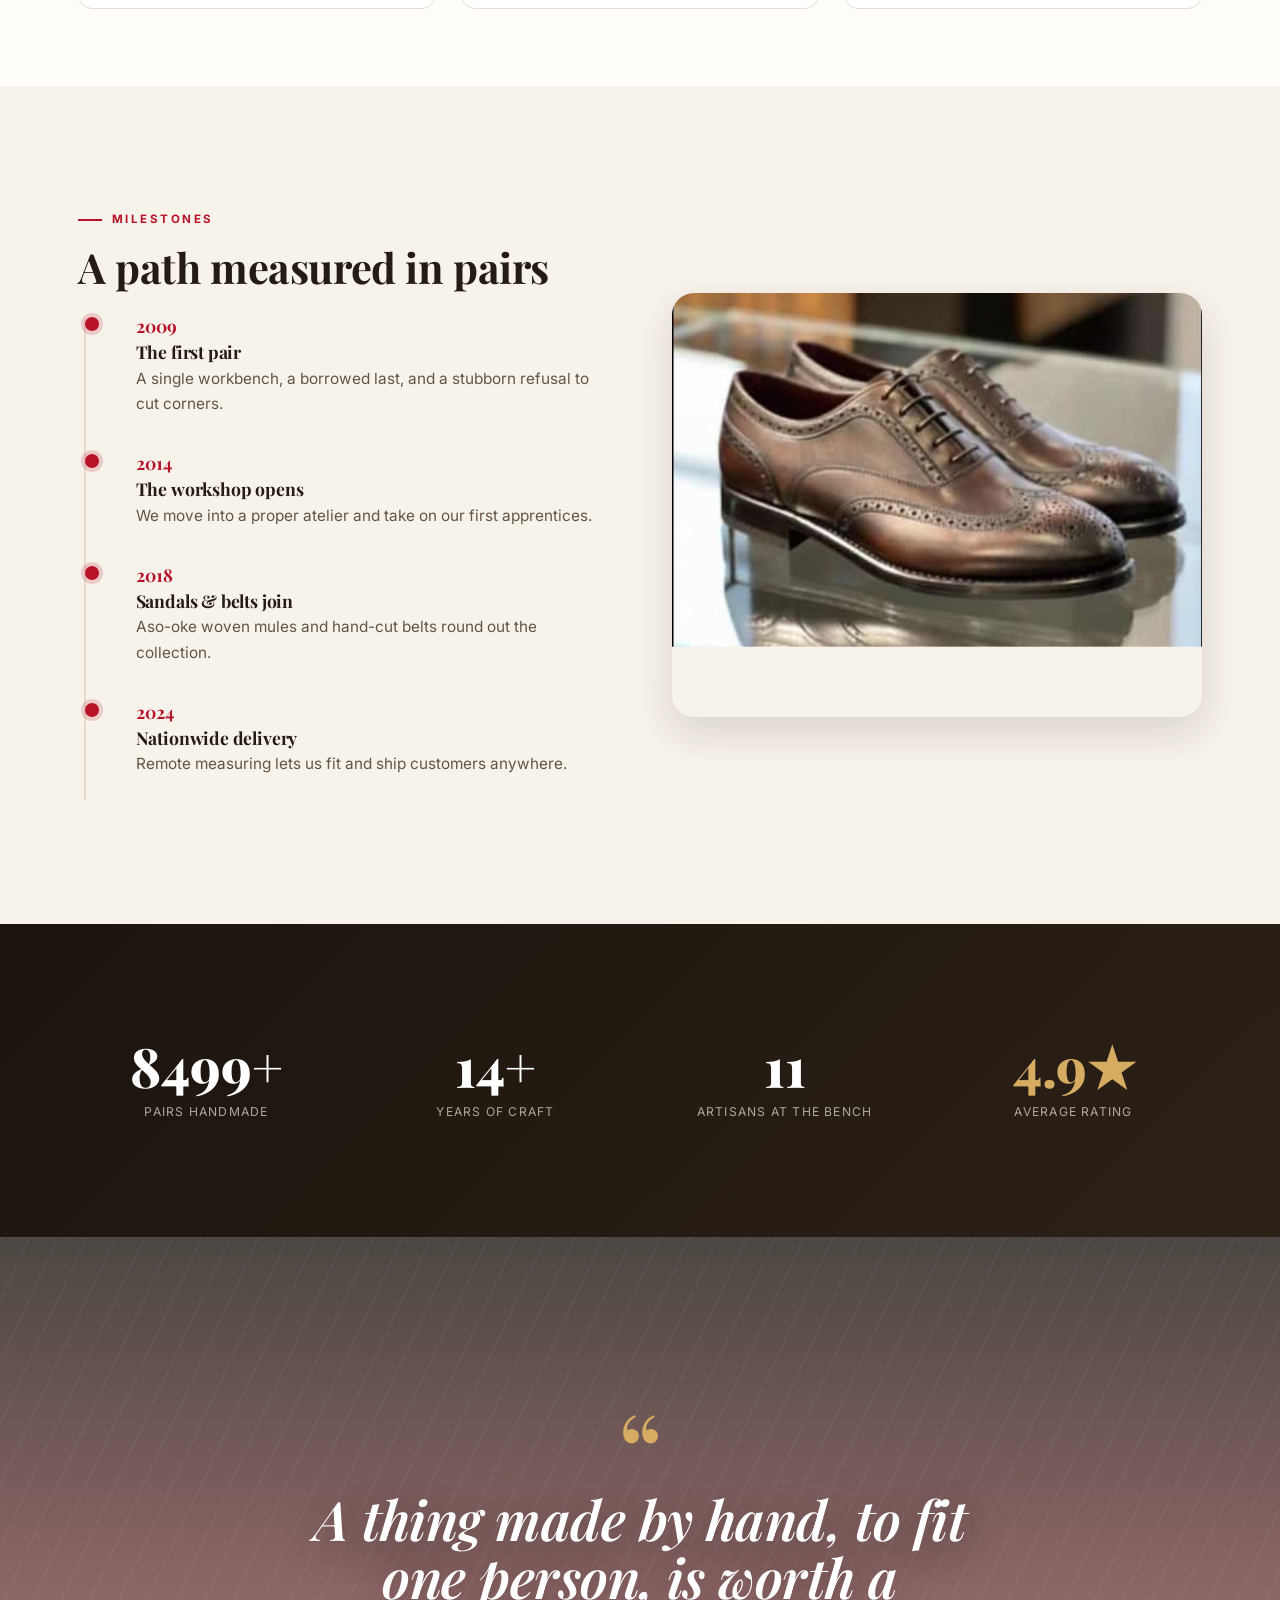
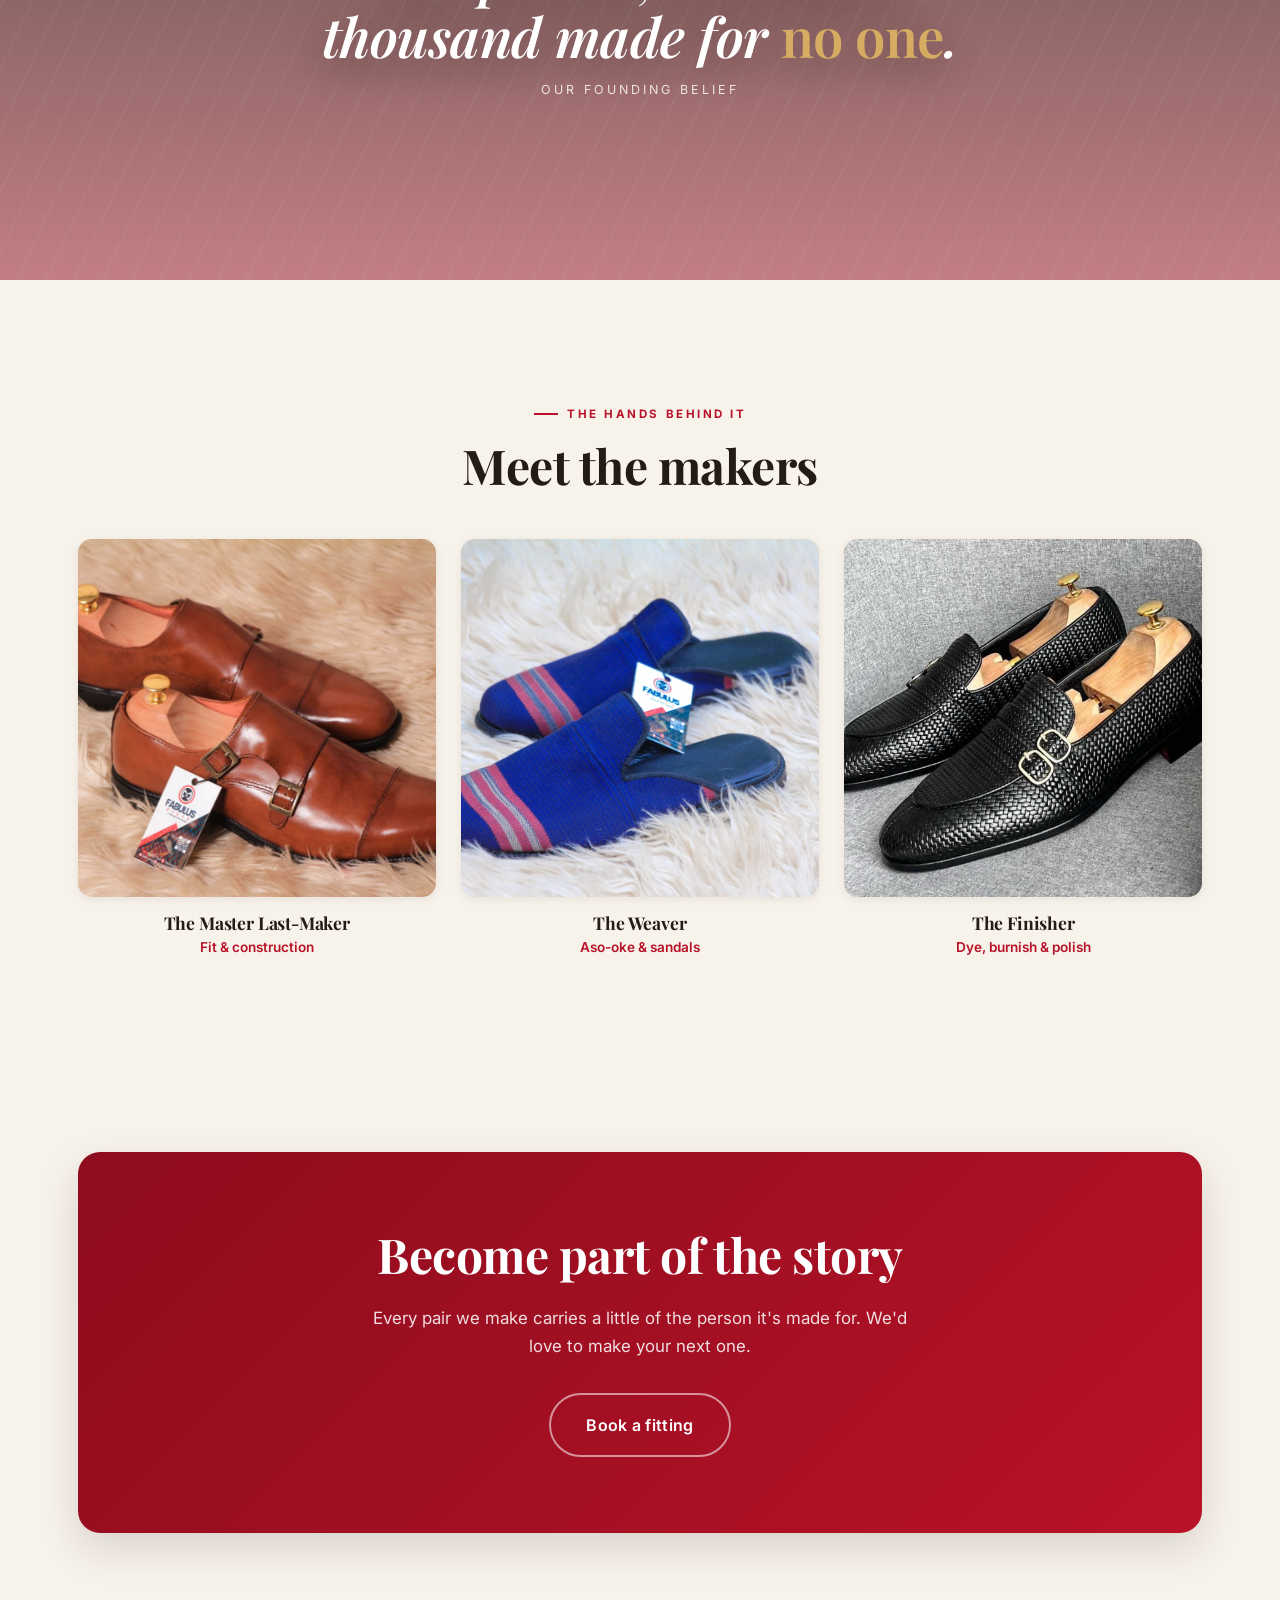
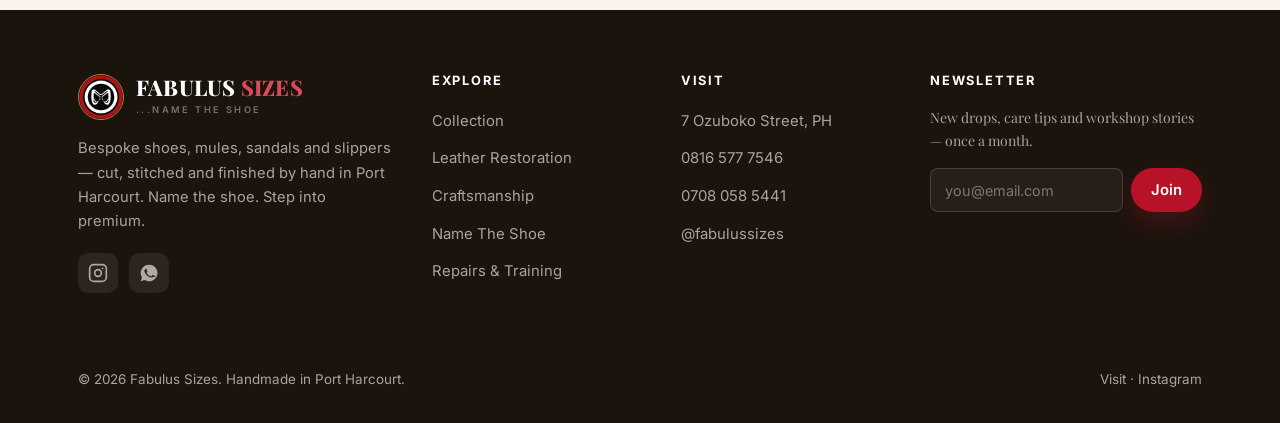
==== commit 59a9e5db: "Fixed margin and color button in hero banner, changed the clolour of the whatsapp button hover color" ====
--- a/about.html
+++ b/about.html
@@ -26,12 +26,13 @@
       <ul class="nav-links">
         <li><a href="index.html">Home</a></li>
         <li><a href="shop.html">Collection</a></li>
-        <li><a href="services.html">Repairs &amp; Training</a></li>
+        <li><a href="restoration.html">Restoration</a></li>
+        <li><a href="services.html">Repairs</a></li>
         <li><a href="about.html" class="active">Craftsmanship</a></li>
-        <li><a href="contact.html">Visit Us</a></li>
+        <li><a href="contact.html">Visit</a></li>
       </ul>
       <div class="nav-cta">
-        <a class="btn btn-primary" href="https://wa.me/2348165777546" target="_blank" rel="noopener">Order on WhatsApp</a>
+        <a class="btn btn-primary" href="https://wa.me/2348165777546?text=Hello%20Fabulus%20Sizes%20%E2%80%94%20I%27d%20like%20to%20place%20an%20order." target="_blank" rel="noopener">Order on WhatsApp</a>
         <button class="nav-toggle" aria-label="Toggle menu" aria-expanded="false"><span></span><span></span><span></span></button>
       </div>
     </div>
@@ -174,11 +175,11 @@
           <p>Bespoke shoes, mules, sandals and slippers — cut, stitched and finished by hand in Port Harcourt. Name the shoe. Step into premium.</p>
           <div class="socials">
             <a href="https://instagram.com/fabulussizes" target="_blank" rel="noopener" aria-label="Instagram"><svg viewBox="0 0 24 24" fill="none" stroke="currentColor" stroke-width="2"><rect x="2" y="2" width="20" height="20" rx="5"/><circle cx="12" cy="12" r="4"/><circle cx="17.5" cy="6.5" r="1" fill="currentColor" stroke="none"/></svg></a>
-            <a href="https://wa.me/2348165777546" target="_blank" rel="noopener" aria-label="WhatsApp"><svg viewBox="0 0 24 24" fill="currentColor"><path d="M12 2a10 10 0 0 0-8.5 15.2L2 22l4.9-1.5A10 10 0 1 0 12 2zm5.4 14.2c-.2.6-1.3 1.2-1.8 1.2-.5.1-1 .1-1.7-.1-.4-.1-.9-.3-1.6-.6-2.8-1.2-4.6-4-4.7-4.2s-1.1-1.5-1.1-2.8.7-2 .9-2.2c.2-.3.5-.3.7-.3h.5c.2 0 .4 0 .6.5s.8 1.9.8 2 .1.3 0 .5c-.2.4-.3.6-.5.8s-.4.5-.2.9c.2.4.9 1.5 2 2.4 1.3 1.2 2.4 1.5 2.8 1.7.4.2.6.1.8-.1s.9-1.1 1.2-1.4c.2-.4.5-.3.8-.2s1.9.9 2.2 1.1c.3.1.5.2.6.3.1.3.1.7-.1 1.1z"/></svg></a>
+            <a href="https://wa.me/2348165777546?text=Hello%20Fabulus%20Sizes%20%E2%80%94%20I%20found%20you%20through%20your%20website." target="_blank" rel="noopener" aria-label="WhatsApp"><svg viewBox="0 0 24 24" fill="currentColor"><path d="M12 2a10 10 0 0 0-8.5 15.2L2 22l4.9-1.5A10 10 0 1 0 12 2zm5.4 14.2c-.2.6-1.3 1.2-1.8 1.2-.5.1-1 .1-1.7-.1-.4-.1-.9-.3-1.6-.6-2.8-1.2-4.6-4-4.7-4.2s-1.1-1.5-1.1-2.8.7-2 .9-2.2c.2-.3.5-.3.7-.3h.5c.2 0 .4 0 .6.5s.8 1.9.8 2 .1.3 0 .5c-.2.4-.3.6-.5.8s-.4.5-.2.9c.2.4.9 1.5 2 2.4 1.3 1.2 2.4 1.5 2.8 1.7.4.2.6.1.8-.1s.9-1.1 1.2-1.4c.2-.4.5-.3.8-.2s1.9.9 2.2 1.1c.3.1.5.2.6.3.1.3.1.7-.1 1.1z"/></svg></a>
           </div>
         </div>
-        <div class="footer-col"><h4>Explore</h4><ul><li><a href="shop.html">Collection</a></li><li><a href="about.html">Craftsmanship</a></li><li><a href="index.html#name-shoe">Name The Shoe</a></li><li><a href="services.html">Repairs &amp; Training</a></li></ul></div>
-        <div class="footer-col"><h4>Visit</h4><ul><li><a href="contact.html">7 Ozuboko Street, PH</a></li><li><a href="https://wa.me/2348165777546" target="_blank" rel="noopener">0816 577 7546</a></li><li><a href="https://wa.me/2347080585441" target="_blank" rel="noopener">0708 058 5441</a></li><li><a href="https://instagram.com/fabulussizes" target="_blank" rel="noopener">@fabulussizes</a></li></ul></div>
+        <div class="footer-col"><h4>Explore</h4><ul><li><a href="shop.html">Collection</a></li><li><a href="restoration.html">Leather Restoration</a></li><li><a href="about.html">Craftsmanship</a></li><li><a href="index.html#name-shoe">Name The Shoe</a></li><li><a href="services.html">Repairs &amp; Training</a></li></ul></div>
+        <div class="footer-col"><h4>Visit</h4><ul><li><a href="contact.html">7 Ozuboko Street, PH</a></li><li><a href="https://wa.me/2348165777546?text=Hello%20Fabulus%20Sizes%20%E2%80%94%20I%20found%20you%20through%20your%20website." target="_blank" rel="noopener">0816 577 7546</a></li><li><a href="https://wa.me/2347080585441?text=Hello%20Fabulus%20Sizes%20%E2%80%94%20I%20found%20you%20through%20your%20website." target="_blank" rel="noopener">0708 058 5441</a></li><li><a href="https://instagram.com/fabulussizes" target="_blank" rel="noopener">@fabulussizes</a></li></ul></div>
         <div class="footer-col"><h4>Newsletter</h4><p style="font-size:14px;font-family:var(--serif);color:var(--parchment-dim);">New drops, care tips and workshop stories — once a month.</p><form id="newsletter" class="newsletter"><input type="email" placeholder="you@email.com" aria-label="Email address" /><button type="submit" class="btn btn-primary">Join</button></form></div>
       </div>
       <div class="footer-bottom">
@@ -188,7 +189,7 @@
     </div>
   </footer>
 
-  <a class="whatsapp-float" href="https://wa.me/2348165777546" target="_blank" rel="noopener" aria-label="Chat on WhatsApp">
+  <a class="whatsapp-float" href="https://wa.me/2348165777546?text=Hello%20Fabulus%20Sizes%20%E2%80%94%20I%20have%20a%20question%20about%20your%20workshop." target="_blank" rel="noopener" aria-label="Chat on WhatsApp">
     <svg viewBox="0 0 24 24"><path d="M12 2a10 10 0 0 0-8.6 15L2 22l5.2-1.4A10 10 0 1 0 12 2zm5.8 14.2c-.2.6-1.4 1.2-2 1.3-.5.1-1.1.1-1.8-.1-.4-.1-1-.3-1.7-.6-3-1.3-4.9-4.3-5.1-4.5-.1-.2-1.2-1.6-1.2-3s.7-2.1 1-2.4c.3-.3.6-.4.8-.4h.6c.2 0 .4 0 .6.5.2.6.8 2 .9 2.1.1.2.1.4 0 .6-.1.2-.1.3-.3.5l-.4.5c-.1.2-.3.4-.1.7.2.3.9 1.4 1.9 2.3 1.3 1.2 2.4 1.5 2.7 1.7.3.2.5.1.7-.1l.7-.9c.2-.3.4-.2.6-.1l1.9.9c.2.1.4.2.5.3.1.2.1.9-.1 1.5z"/></svg>
   </a>
   <button class="to-top" aria-label="Back to top"><svg viewBox="0 0 24 24" width="20" height="20" fill="none" stroke="currentColor" stroke-width="2.5"><path d="M12 19V5M5 12l7-7 7 7"/></svg></button>
--- a/css/style.css
+++ b/css/style.css
@@ -106,7 +106,10 @@
 .eyebrow.center { justify-content: center; }
 .eyebrow.on-dark { color: var(--brass-bright); }
 
-.section { padding: clamp(64px, 9vw, 120px) 0; position: relative; }
+/* overflow-x:clip stops a reveal animation's off-screen start position
+   (e.g. .reveal-right translateX) from widening the page. Unlike hidden it
+   creates no scroll container, so nothing inside is affected. */
+.section { padding: clamp(64px, 9vw, 120px) 0; position: relative; overflow-x: clip; }
 .section.tight, .section-tight { padding: clamp(48px, 6vw, 80px) 0; }
 .panel-bg, .section.panel-bg { background: var(--panel); border-top: 1px solid var(--line); border-bottom: 1px solid var(--line); }
 
@@ -136,6 +139,16 @@
 .btn-ghost:hover { background: var(--text); color: var(--cream); }
 .btn-ghost.on-dark { color: #fff; border-color: rgba(255,255,255,.5); }
 .btn-ghost.on-dark:hover { background: #fff; color: var(--ink); }
+/* Any ghost button on a dark surface reads light automatically, so a missing
+   .on-dark class can never render dark-on-dark again. */
+.hero .btn-ghost, .page-hero .btn-ghost, .parallax-band .btn-ghost,
+.cta-band .btn-ghost, .band .btn-ghost, .site-footer .btn-ghost {
+  color: #fff; border-color: rgba(255,255,255,.55);
+}
+.hero .btn-ghost:hover, .page-hero .btn-ghost:hover, .parallax-band .btn-ghost:hover,
+.cta-band .btn-ghost:hover, .band .btn-ghost:hover, .site-footer .btn-ghost:hover {
+  background: #fff; color: var(--ink); border-color: #fff;
+}
 .btn-brass { background: linear-gradient(135deg, var(--brass-bright), var(--brass)); color: #241a0c; box-shadow: 0 12px 28px rgba(176,129,63,.35); }
 .btn-brass:hover { background: linear-gradient(135deg, var(--brass), var(--cognac)); color: #fff; }
 .btn-lg { padding: 1.05rem 2.2rem; font-size: 1rem; }
@@ -158,8 +171,8 @@
 .brand .word span { color: var(--crimson); }
 .brand .tag { font-family: var(--utility); font-size: .58rem; font-weight: 600; letter-spacing: .26em; text-transform: uppercase; color: var(--text-muted); margin-top: 3px; }
 
-.nav-links { display: flex; align-items: center; gap: 1.9rem; list-style: none; margin: 0; padding: 0; }
-.nav-links a { position: relative; font-family: var(--utility); font-size: .9rem; font-weight: 600; color: var(--text-soft); padding: .3rem 0; transition: color .25s var(--ease); }
+.nav-links { display: flex; align-items: center; gap: 1.45rem; list-style: none; margin: 0; padding: 0; }
+.nav-links a { position: relative; font-family: var(--utility); font-size: .875rem; font-weight: 600; color: var(--text-soft); padding: .3rem 0; transition: color .25s var(--ease); }
 .nav-links a::after { content: ""; position: absolute; left: 0; bottom: -2px; width: 100%; height: 2px; background: var(--crimson); transform: scaleX(0); transform-origin: left; transition: transform .3s var(--ease); }
 .nav-links a:hover { color: var(--crimson); }
 .nav-links a:hover::after, .nav-links a.active::after { transform: scaleX(1); }
@@ -171,6 +184,8 @@
 .nav-toggle.open span:nth-child(1) { transform: translateY(7px) rotate(45deg); }
 .nav-toggle.open span:nth-child(2) { opacity: 0; }
 .nav-toggle.open span:nth-child(3) { transform: translateY(-7px) rotate(-45deg); }
+/* WhatsApp CTA injected into the mobile drawer — hidden on the desktop nav */
+.mobile-cta-item { display: none; }
 
 /* ============================================================
    HERO (home) — dark, photographic
@@ -185,7 +200,7 @@
 }
 .hero::before { content: ""; position: absolute; inset: 0; background-image: repeating-linear-gradient(115deg, rgba(255,255,255,.03) 0 2px, transparent 2px 26px); opacity: .6; }
 .hero::after { content: ""; position: absolute; inset: 0; pointer-events: none; background: radial-gradient(600px 600px at var(--mx) var(--my), rgba(184,18,40,.28), transparent 60%); transition: background .25s var(--ease); }
-.hero-inner { position: relative; z-index: 1; display: grid; grid-template-columns: 1.05fr .95fr; gap: 3rem; align-items: center; min-height: min(88vh, 760px); padding: 90px 0 76px; }
+.hero-inner { position: relative; z-index: 1; display: grid; grid-template-columns: 1.05fr .95fr; gap: 3rem; align-items: center; min-height: min(88vh, 760px); padding-top: 90px; padding-bottom: 76px; }
 .hero-copy .eyebrow { color: var(--brass-bright); }
 .hero-copy .eyebrow::before { background: var(--brass); }
 .hero-copy h1 { font-family: var(--display); font-weight: 800; font-size: clamp(2.8rem, 7vw, 5.6rem); line-height: .98; color: #fff; margin-bottom: 1.1rem; letter-spacing: -.02em; }
@@ -365,7 +380,18 @@
 .product-body { padding: 1.1rem 1.2rem 1.3rem; flex: 1; display: flex; flex-direction: column; }
 .product-body h3 { font-family: var(--display); font-size: 1.15rem; font-weight: 700; margin: 0 0 .2rem; }
 .product-body .cat { font-family: var(--utility); font-size: .74rem; letter-spacing: .1em; text-transform: uppercase; color: var(--text-muted); margin: 0 0 .7rem; }
-.product-foot { margin-top: auto; }
+.product-foot { margin-top: auto; display: flex; align-items: center; justify-content: space-between; gap: .6rem; flex-wrap: wrap; }
+/* per-product WhatsApp order button */
+.btn-order {
+  display: inline-flex; align-items: center; gap: .38rem;
+  font-family: var(--utility); font-size: .76rem; font-weight: 600; letter-spacing: .01em;
+  padding: .45rem .8rem; border-radius: 999px; white-space: nowrap;
+  border: 1.5px solid var(--line); background: var(--paper); color: var(--text-soft);
+  transition: background .25s var(--ease), color .25s var(--ease), border-color .25s var(--ease), transform .25s var(--ease);
+}
+.btn-order svg { width: 14px; height: 14px; fill: currentColor; flex: none; }
+.btn-order:hover { background: var(--crimson); border-color: var(--crimson); color: #fff; transform: translateY(-2px); }
+.btn-order:focus-visible { outline: 2px solid var(--crimson); outline-offset: 2px; }
 .price { font-family: var(--display); font-weight: 700; font-size: 1.2rem; color: var(--text); }
 .price small { font-family: var(--utility); font-size: .72rem; color: var(--text-muted); font-weight: 500; }
 
@@ -453,8 +479,15 @@
 .form-success { display: none; background: rgba(42,86,70,.12); border: 1px solid rgba(42,86,70,.4); color: var(--pine); border-radius: 10px; padding: 1rem 1.2rem; margin-bottom: 1.4rem; font-size: .95rem; }
 .form-success.show { display: block; }
 
-.map-embed { margin-top: 3rem; border-radius: var(--radius-lg); overflow: hidden; height: 360px; box-shadow: var(--shadow-sm); border: 1px solid var(--line); }
-.map-embed iframe { width: 100%; height: 100%; border: 0; display: block; filter: sepia(.12) saturate(.9); }
+.map-block { margin-top: 3rem; border-radius: var(--radius-lg); overflow: hidden; border: 1px solid var(--line); box-shadow: var(--shadow-sm); background: var(--paper); }
+.map-embed { height: clamp(260px, 40vw, 420px); overflow: hidden; }
+.map-embed iframe { width: 100%; height: 100%; border: 0; display: block; filter: saturate(.94) contrast(1.02); }
+.map-bar { display: flex; align-items: center; justify-content: space-between; gap: 1rem; flex-wrap: wrap; padding: 1.1rem 1.4rem; border-top: 1px solid var(--line); }
+.map-where { display: flex; align-items: center; gap: .9rem; min-width: 0; }
+.map-pin { flex: none; width: 44px; height: 44px; border-radius: 12px; background: var(--cream-2); color: var(--crimson); display: grid; place-items: center; }
+.map-pin svg { width: 22px; height: 22px; }
+.map-where b { display: block; font-family: var(--utility); font-size: 1rem; color: var(--text); }
+.map-where span { font-size: .9rem; color: var(--text-soft); }
 
 /* ============================================================
    FOOTER (dark)
@@ -463,6 +496,9 @@
 .footer-grid { display: grid; grid-template-columns: 1.5fr 1fr 1fr 1.3fr; gap: 2.5rem; padding-bottom: 3rem; border-bottom: 1px solid var(--hair); }
 .footer-brand .brand { margin-bottom: 1rem; }
 .footer-brand .brand .word { color: #fff; }
+/* On the dark footer the deep crimson only reaches 2.7:1 — the brighter
+   brand red lifts the wordmark to 4.5:1 while staying on-palette. */
+.site-footer .brand .word span { color: var(--crimson-soft); }
 .footer-brand .brand .tag { color: var(--parchment-mut); }
 .footer-brand p { font-size: .92rem; max-width: 22rem; color: var(--parchment-dim); }
 .footer-col h4 { color: #fff; font-family: var(--utility); font-size: .8rem; letter-spacing: .14em; text-transform: uppercase; margin-bottom: 1.1rem; }
@@ -485,11 +521,27 @@
 /* ============================================================
    FLOATS — WhatsApp · back-to-top · scroll progress · grain
    ============================================================ */
-.whatsapp-float { position: fixed; left: 22px; bottom: 22px; z-index: 90; width: 54px; height: 54px; border-radius: 50%; background: #25d366; color: #fff; display: grid; place-items: center; box-shadow: var(--shadow-md); transition: transform .3s var(--ease); }
-.whatsapp-float:hover { transform: translateY(-4px) scale(1.05); }
+/* The float is the stand-in for the header "Order on WhatsApp" button, so it
+   is hidden while that button is on screen and only appears once the nav
+   collapses to the burger menu (<=1100px). Ink + brass keeps it on-palette
+   and distinct from the crimson back-to-top button in the opposite corner. */
+.whatsapp-float {
+  position: fixed; left: 22px; bottom: 22px; z-index: 90;
+  width: 54px; height: 54px; border-radius: 50%;
+  background: var(--ink); color: var(--brass-bright);
+  border: 1px solid rgba(214, 172, 99, .45);
+  display: none; place-items: center; box-shadow: var(--shadow-md);
+  transition: transform .3s var(--ease), background .3s var(--ease),
+              color .3s var(--ease), border-color .3s var(--ease);
+}
+.whatsapp-float:hover {
+  transform: translateY(-4px) scale(1.05);
+  background: var(--crimson); color: #fff; border-color: var(--crimson);
+}
 .whatsapp-float svg { width: 28px; height: 28px; fill: currentColor; }
-.whatsapp-float::before { content: ""; position: absolute; inset: 0; border-radius: 50%; background: #25d366; z-index: -1; animation: ring 2s ease-out infinite; }
-@keyframes ring { 0% { transform: scale(1); opacity: .6; } 100% { transform: scale(2.2); opacity: 0; } }
+.whatsapp-float::before { content: ""; position: absolute; inset: -1px; border-radius: 50%; background: var(--brass); z-index: -1; animation: ring 2.4s ease-out infinite; }
+.whatsapp-float:hover::before { background: var(--crimson); }
+@keyframes ring { 0% { transform: scale(1); opacity: .45; } 100% { transform: scale(2.1); opacity: 0; } }
 
 .to-top { position: fixed; right: 22px; bottom: 22px; width: 48px; height: 48px; border-radius: 50%; background: var(--crimson); color: #fff; border: 0; cursor: pointer; display: grid; place-items: center; box-shadow: var(--shadow-md); opacity: 0; visibility: hidden; transform: translateY(12px); transition: all .3s var(--ease); z-index: 90; }
 .to-top.show { opacity: 1; visibility: visible; transform: none; }
@@ -518,29 +570,50 @@
 .lb-prev { left: 2vw; } .lb-next { right: 2vw; }
 
 /* ============================================================
-   COBBLER PRELOADER (dark, first visit)
-   ============================================================ */
-.preloader { position: fixed; inset: 0; z-index: 1000; background: var(--ink); display: grid; place-items: center; transition: opacity .6s var(--ease), visibility .6s; }
+   COBBLER PRELOADER — a brogue built before your eyes
+   (first arrival + reloads; skipped between pages)
+   ============================================================ */
+.preloader {
+  position: fixed; inset: 0; z-index: 1000;
+  background: radial-gradient(900px 620px at 50% 32%, #2a1e12, var(--ink) 72%);
+  display: grid; place-items: center;
+  transition: opacity .7s var(--ease), visibility .7s;
+}
+.preloader::before { content: ""; position: absolute; inset: 0; opacity: .05; pointer-events: none; background-image: url("data:image/svg+xml,%3Csvg xmlns='http://www.w3.org/2000/svg' width='140' height='140'%3E%3Cfilter id='pn'%3E%3CfeTurbulence type='fractalNoise' baseFrequency='0.85' numOctaves='3' stitchTiles='stitch'/%3E%3C/filter%3E%3Crect width='100%25' height='100%25' filter='url(%23pn)'/%3E%3C/svg%3E"); }
 .preloader.done { opacity: 0; visibility: hidden; }
-.pl-inner { text-align: center; }
-.pl-shoe { width: 210px; height: auto; display: block; margin: 0 auto 1.6rem; overflow: visible; filter: drop-shadow(0 12px 30px rgba(184,18,40,.35)); }
-.pl-shoe path { fill: none; stroke: var(--parchment); stroke-width: 2.4; stroke-linecap: round; stroke-linejoin: round; }
-.pl-shoe .stitch { stroke: var(--crimson-soft); stroke-width: 2.2; stroke-dasharray: 3 7; opacity: 0; transition: opacity .4s ease; animation: sew 1s linear infinite; }
+.pl-inner { position: relative; text-align: center; padding: 0 24px; }
+.pl-shoe { width: 250px; height: auto; display: block; margin: 0 auto 1.5rem; overflow: visible; filter: drop-shadow(0 16px 34px rgba(0,0,0,.55)); transition: transform .7s var(--ease), filter .7s ease; }
+.pl-shoe path { fill: none; stroke: var(--parchment); stroke-width: 2.2; stroke-linecap: round; stroke-linejoin: round; transition: stroke .6s ease; }
+.pl-shoe .pl-fillpath { stroke: none; fill: var(--cognac); opacity: 0; transition: opacity .9s ease; }
+.pl-shoe .pl-dots { stroke: var(--brass-bright); stroke-width: 3.2; stroke-dasharray: .5 8; opacity: 0; }
+.pl-shoe .stitch { stroke: var(--crimson-soft); stroke-width: 2; stroke-dasharray: 3 7; opacity: 0; transition: opacity .4s ease; animation: sew 1s linear infinite; }
 .pl-shoe.sew .stitch { opacity: 1; }
 @keyframes sew { to { stroke-dashoffset: -20; } }
-.pl-shoe.done path { stroke: var(--brass-bright); transition: stroke .5s ease; }
+.pl-hammer rect { fill: var(--parchment); transition: fill .6s ease; }
+.pl-hammer { transform-box: fill-box; transform-origin: 50% 94%; animation: tap 1s ease-in-out infinite; transition: opacity .45s ease; }
+@keyframes tap { 0%, 100% { transform: rotate(-16deg) translateY(0); } 42% { transform: rotate(7deg) translateY(3px); } 52% { transform: rotate(5deg) translateY(2px); } }
+.pl-shoe.quiet .pl-hammer { opacity: 0; }
+.pl-shine { fill: url(#plsheen); transform: translateX(0) skewX(-18deg); }
+.pl-shoe.done { transform: translateY(-8px); filter: drop-shadow(0 20px 44px rgba(214,172,99,.35)); }
+.pl-shoe.done path { stroke: var(--brass-bright); }
 .pl-shoe.done .stitch { stroke: var(--parchment); }
-.pl-hammer { transform-origin: 70% 80%; animation: tap 1.1s ease-in-out infinite; }
-@keyframes tap { 0%, 100% { transform: rotate(-18deg); } 45% { transform: rotate(6deg); } 55% { transform: rotate(4deg); } }
-.pl-word { font-family: var(--display); font-size: 1.9rem; font-weight: 800; color: #fff; letter-spacing: .04em; display: flex; justify-content: center; gap: .02em; }
-.pl-word .sp { width: .35em; display: inline-block; }
-.pl-word span { opacity: 0; transform: translateY(20px); animation: plChar .5s var(--ease) forwards; }
+.pl-shoe.done .pl-fillpath { opacity: .2; }
+.pl-shoe.done .pl-shine { animation: plsweep 1.1s var(--ease) .2s forwards; }
+@keyframes plsweep { to { transform: translateX(370px) skewX(-18deg); } }
+.pl-word { font-family: var(--display); font-size: 1.9rem; font-weight: 800; color: #fff; letter-spacing: .06em; display: flex; justify-content: center; gap: .02em; }
+.pl-word .sp { width: .38em; display: inline-block; }
+.pl-word span { opacity: 0; transform: translateY(22px) rotate(3deg); animation: plChar .55s var(--ease) forwards; }
 .pl-word b { color: var(--crimson-soft); display: inline-flex; }
 @keyframes plChar { to { opacity: 1; transform: none; } }
-.pl-status { color: var(--parchment-dim); font-family: var(--utility); font-size: .8rem; letter-spacing: .26em; text-transform: uppercase; margin-top: .4rem; min-height: 1.3em; transition: opacity .3s ease; }
-.pl-bar { width: 220px; height: 3px; background: rgba(255,255,255,.12); border-radius: 3px; margin: 1.4rem auto 0; overflow: hidden; }
-.pl-bar i { display: block; height: 100%; width: 0%; background: linear-gradient(90deg, var(--crimson), var(--brass-bright)); border-radius: 3px; }
-.pl-pct { margin-top: .8rem; font-family: var(--utility); font-size: .8rem; letter-spacing: .3em; color: var(--parchment-dim); }
+.pl-rule { width: 0; height: 1px; margin: .8rem auto 0; background: linear-gradient(90deg, transparent, var(--brass-bright), transparent); animation: plrule 1.3s var(--ease) .5s forwards; }
+@keyframes plrule { to { width: min(62vw, 230px); } }
+.pl-status { color: var(--parchment-dim); font-family: var(--utility); font-size: .78rem; letter-spacing: .26em; text-transform: uppercase; margin-top: .9rem; min-height: 1.4em; transition: opacity .3s ease; }
+/* ruler-style progress bar — a nod to the cobbler's measuring stick */
+.pl-bar { position: relative; width: min(62vw, 230px); height: 14px; margin: 1rem auto 0; }
+.pl-bar::before { content: ""; position: absolute; left: 0; right: 0; bottom: 0; height: 1px; background: rgba(245,239,227,.28); }
+.pl-bar::after { content: ""; position: absolute; left: 0; right: 0; bottom: 1px; height: 6px; background-image: repeating-linear-gradient(90deg, rgba(245,239,227,.26) 0 1px, transparent 1px 11.45px); }
+.pl-bar i { position: absolute; left: 0; bottom: 0; height: 3px; width: 0%; background: linear-gradient(90deg, var(--crimson), var(--brass-bright)); box-shadow: 0 0 12px rgba(184,18,40,.55); }
+.pl-pct { margin-top: .7rem; font-family: var(--display); font-style: italic; font-size: 1.05rem; color: var(--brass-bright); letter-spacing: .08em; }
 .pl-curtain { position: fixed; inset: 0; z-index: 999; pointer-events: none; display: grid; grid-template-columns: repeat(5, 1fr); }
 .pl-curtain span { background: var(--ink-2); transform: scaleY(1); transform-origin: top; transition: transform .7s var(--ease); }
 .pl-curtain.lift span { transform: scaleY(0); }
@@ -581,10 +654,38 @@
 /* ============================================================
    RESPONSIVE
    ============================================================ */
-@media (max-width: 1100px) { :root { --maxw: 980px; } }
+@media (max-width: 1100px) {
+  :root { --maxw: 980px; }
+  .nav { gap: 1rem; }
+  .nav-links { gap: 1.3rem; }
+}
+
+/* ---------- Nav collapses to a drawer once the 6 links would crowd the CTA ---------- */
+@media (max-width: 1100px) {
+  /* burger is showing, so the header CTA is no longer the primary route */
+  .whatsapp-float { display: grid; }
+  .nav-links {
+    position: fixed; top: 76px; left: 0; right: 0; z-index: 99;
+    background: var(--cream); flex-direction: column; align-items: stretch; gap: 0;
+    padding: 1rem 28px 2rem; border-bottom: 1px solid var(--line); box-shadow: var(--shadow-md);
+    transform: translateY(-140%); transition: transform .4s var(--ease); height: auto;
+    max-height: calc(100vh - 76px); overflow-y: auto;
+  }
+  .nav-links.open { transform: translateY(0); }
+  .nav-links li { border-bottom: 1px solid var(--line); }
+  .nav-links a { display: block; padding: 1rem 0; font-size: 1.05rem; }
+  .nav-links a::after { display: none; }
+  .nav-toggle { display: flex; }
+  .mobile-cta-item { display: block; border-bottom: 0; }
+  .nav-links .mobile-cta {
+    display: block; background: var(--crimson); color: #fff; text-align: center;
+    border-radius: 10px; margin-top: 14px; padding: 1rem !important; font-weight: 600;
+  }
+  .nav-links .mobile-cta:hover { background: var(--crimson-2); color: #fff; }
+}
 
 @media (max-width: 980px) {
-  .hero-inner { grid-template-columns: 1fr; gap: 2.4rem; min-height: auto; padding: 56px 0 64px; }
+  .hero-inner { grid-template-columns: 1fr; gap: 2.4rem; min-height: auto; padding-top: 56px; padding-bottom: 64px; }
   .hero-photo .frame { max-width: 440px; margin: 0 auto; }
   .services-grid { grid-template-columns: repeat(3, 1fr); }
   .service-tile:nth-child(3) { border-right: 0; }
@@ -605,18 +706,7 @@
 
 @media (max-width: 720px) {
   .nav { height: 68px; }
-  .nav-links {
-    position: fixed; top: 68px; left: 0; right: 0;
-    background: var(--cream); flex-direction: column; align-items: stretch; gap: 0;
-    padding: 1rem 28px 2rem; border-bottom: 1px solid var(--line); box-shadow: var(--shadow-md);
-    transform: translateY(-140%); transition: transform .4s var(--ease); height: auto;
-  }
-  .nav-links.open { transform: translateY(0); }
-  .nav-links li { border-bottom: 1px solid var(--line); }
-  .nav-links a { display: block; padding: 1rem 0; font-size: 1.05rem; }
-  .nav-links a::after { display: none; }
-  .nav-toggle { display: flex; }
-  .nav-cta .btn:not(.nav-toggle) { display: none; }
+  .nav-links { top: 68px; max-height: calc(100vh - 68px); }
   .services-grid { grid-template-columns: repeat(2, 1fr); }
   .service-tile { border-right: 1px solid var(--hair-soft) !important; border-bottom: 1px solid var(--hair-soft); }
   .service-tile:nth-child(2n) { border-right: 0 !important; }
@@ -631,29 +721,64 @@
   .parallax-band, .hero, .page-hero { background-attachment: scroll; }
 }
 
+@media (max-width: 640px) {
+  /* header CTA folds into the drawer's WhatsApp button */
+  .nav-cta .btn:not(.nav-toggle) { display: none; }
+  .brand .tag { display: none; }
+}
+
 @media (max-width: 560px) {
   .colorway-grid, .test-grid, .svc-grid, .team, .steps, .band-grid { grid-template-columns: 1fr; }
   .field.two { grid-template-columns: 1fr; }
   .footer-grid { grid-template-columns: 1fr; }
   .footer-bottom { justify-content: center; text-align: center; }
+  .map-block { margin-top: 2rem; }
+  .map-bar { padding: 1rem; }
+  .map-bar .btn { width: 100%; }
+  .plate { padding: 1.4rem; }
+  .section-head { margin-bottom: 2rem; }
+  .collection-head { gap: 1rem; margin-bottom: 2rem; }
+  /* long button labels wrap instead of pushing past the viewport */
+  .btn { white-space: normal; max-width: 100%; }
+  .btn-lg { padding: .95rem 1.5rem; font-size: .95rem; }
+  .cta-band { padding: 2.6rem 1.25rem; }
+  .parallax-band { padding: clamp(64px, 16vw, 110px) 0; }
 }
 
 @media (max-width: 480px) {
   .grid { grid-template-columns: repeat(2, minmax(0, 1fr)); gap: .8rem; }
   .product-body { padding: .8rem .85rem 1rem; }
+  .product-foot { flex-direction: column; align-items: stretch; gap: .5rem; }
+  .btn-order { justify-content: center; }
   .product-body h3 { font-size: 1rem; }
   .filter-btn { padding: .5rem 1rem; font-size: .8rem; }
-  .pl-shoe { width: 168px; }
-  .pl-bar { width: min(70vw, 200px); }
+  .pl-shoe { width: 195px; }
   .whatsapp-float { left: 14px; bottom: 14px; width: 48px; height: 48px; }
   .to-top { right: 14px; bottom: 14px; width: 44px; height: 44px; }
 }
 
-@media (max-width: 380px) { .grid { grid-template-columns: 1fr; } }
+@media (max-width: 380px) {
+  .grid { grid-template-columns: 1fr; }
+  .brand .word { font-size: 1.15rem; }
+  .brand img { width: 38px; height: 38px; }
+  .pl-word { font-size: 1.4rem; }
+  .hero-actions { flex-direction: column; }
+  .hero-actions .btn { width: 100%; }
+}
+
+/* Short landscape phones — trim vertical padding so content isn't pushed away */
+@media (max-height: 540px) and (orientation: landscape) {
+  .hero-inner { padding-top: 40px; padding-bottom: 48px; }
+  .page-hero { padding: 48px 0 40px; }
+  .pl-shoe { width: 150px; margin-bottom: .6rem; }
+  .pl-word { font-size: 1.4rem; }
+}
 
 @media (pointer: coarse) {
   .nav-links a { padding: 1rem 0; }
   .btn { min-height: 44px; }
+  /* keep the per-product order button a comfortable touch target */
+  .btn-order { min-height: 40px; padding: .55rem .9rem; font-size: .8rem; }
 }
 
 @media (prefers-reduced-motion: reduce) {
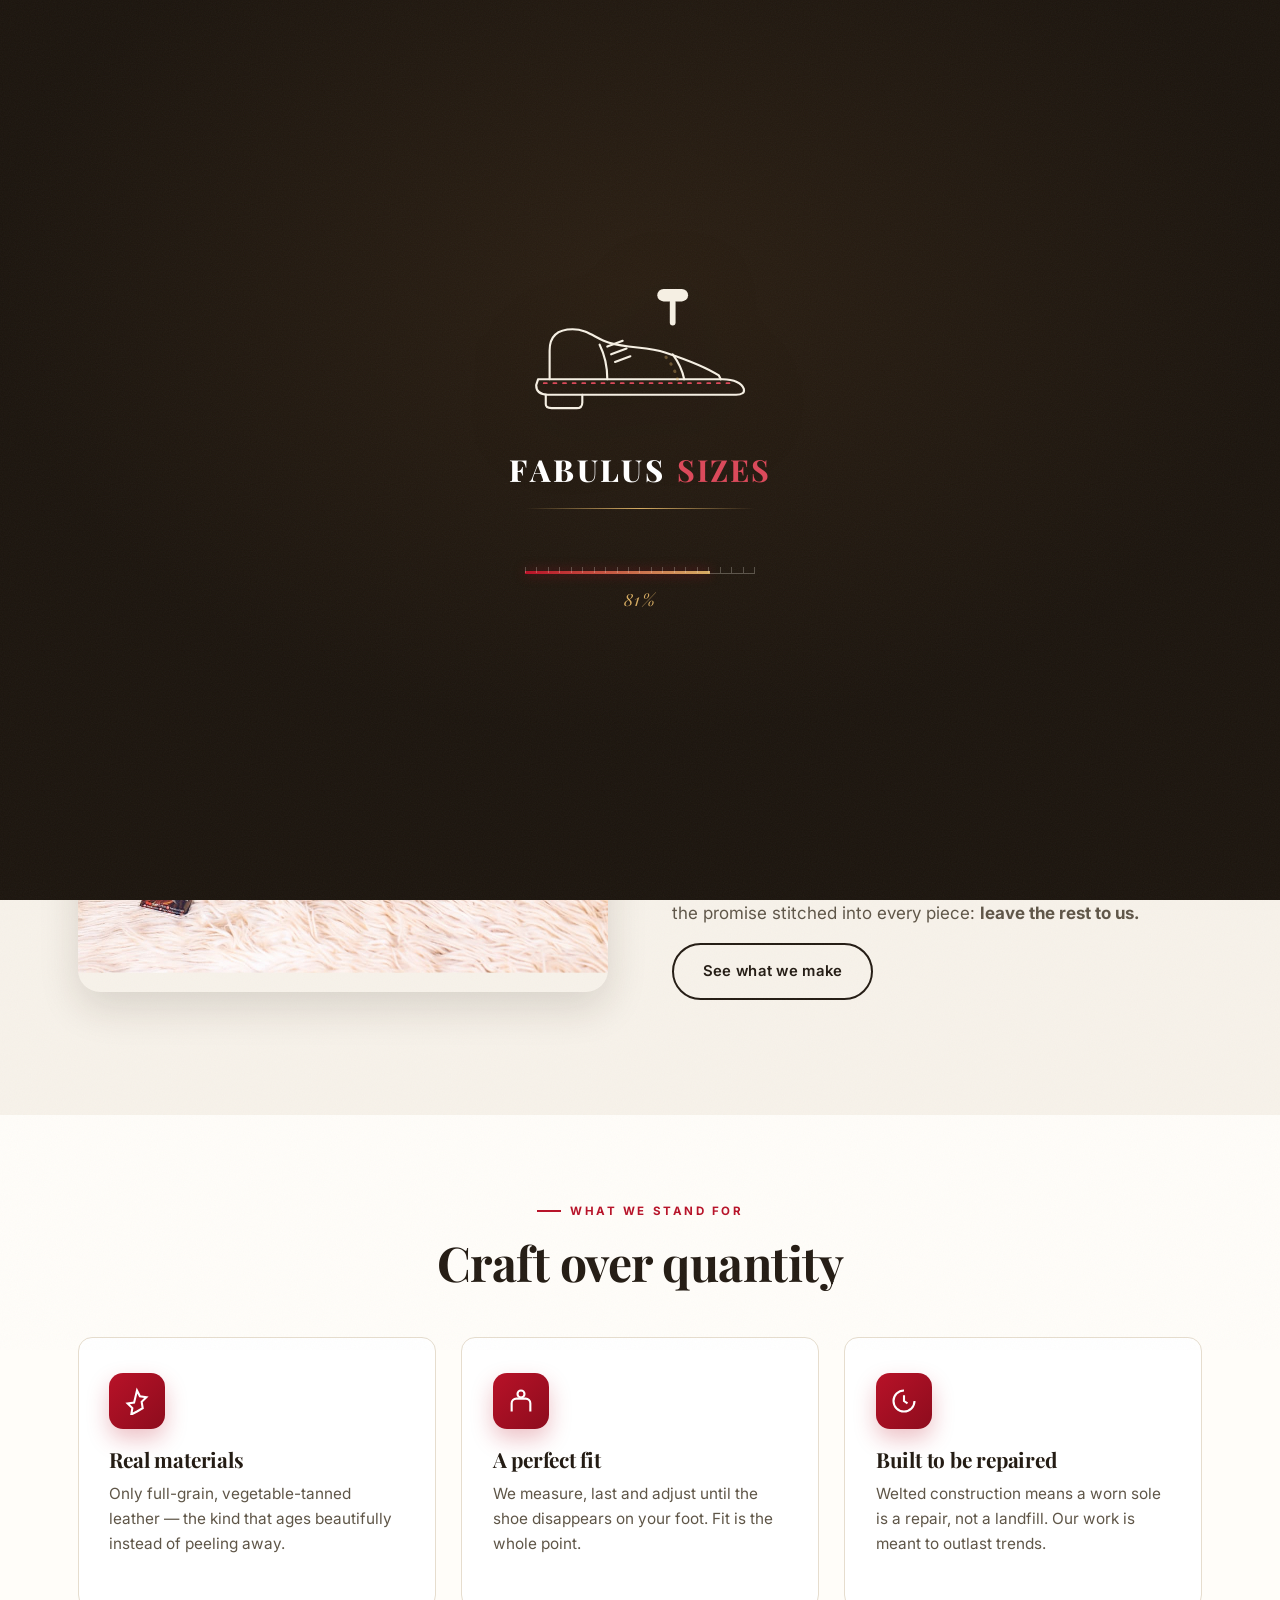
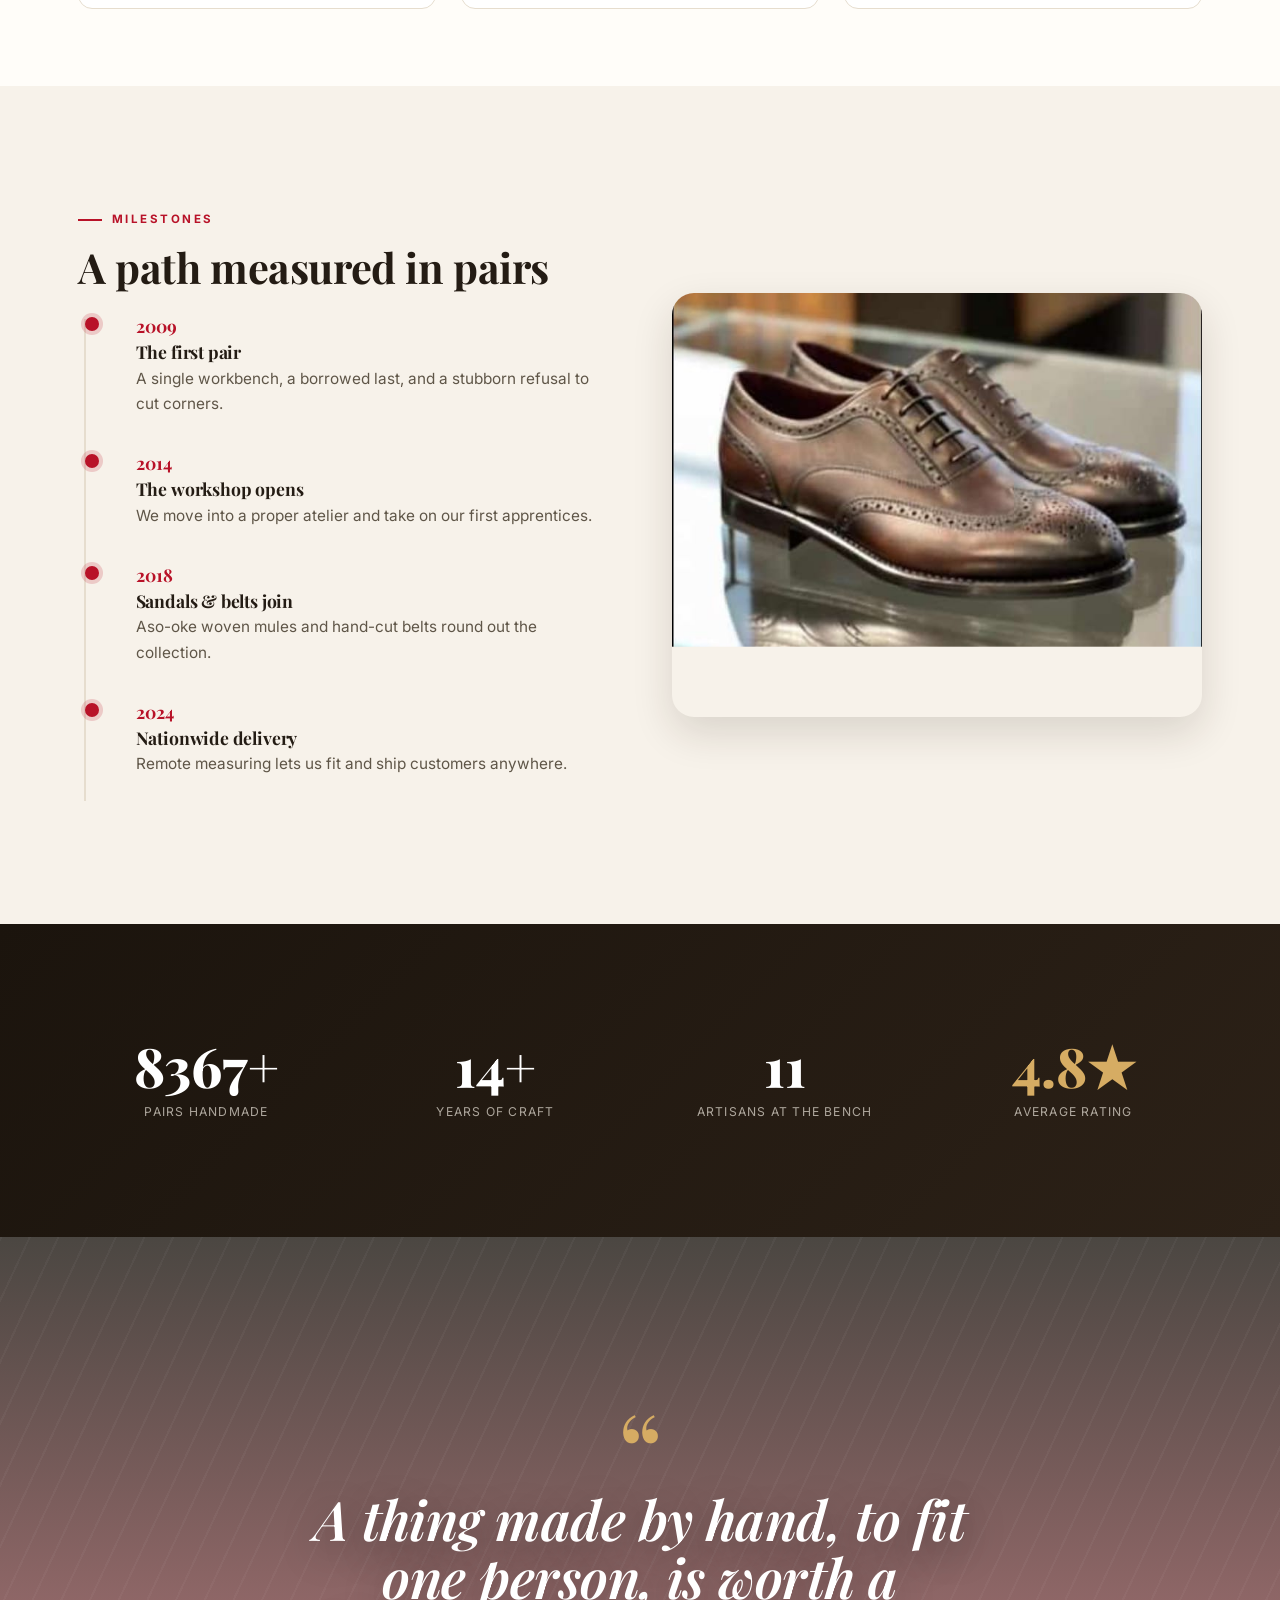
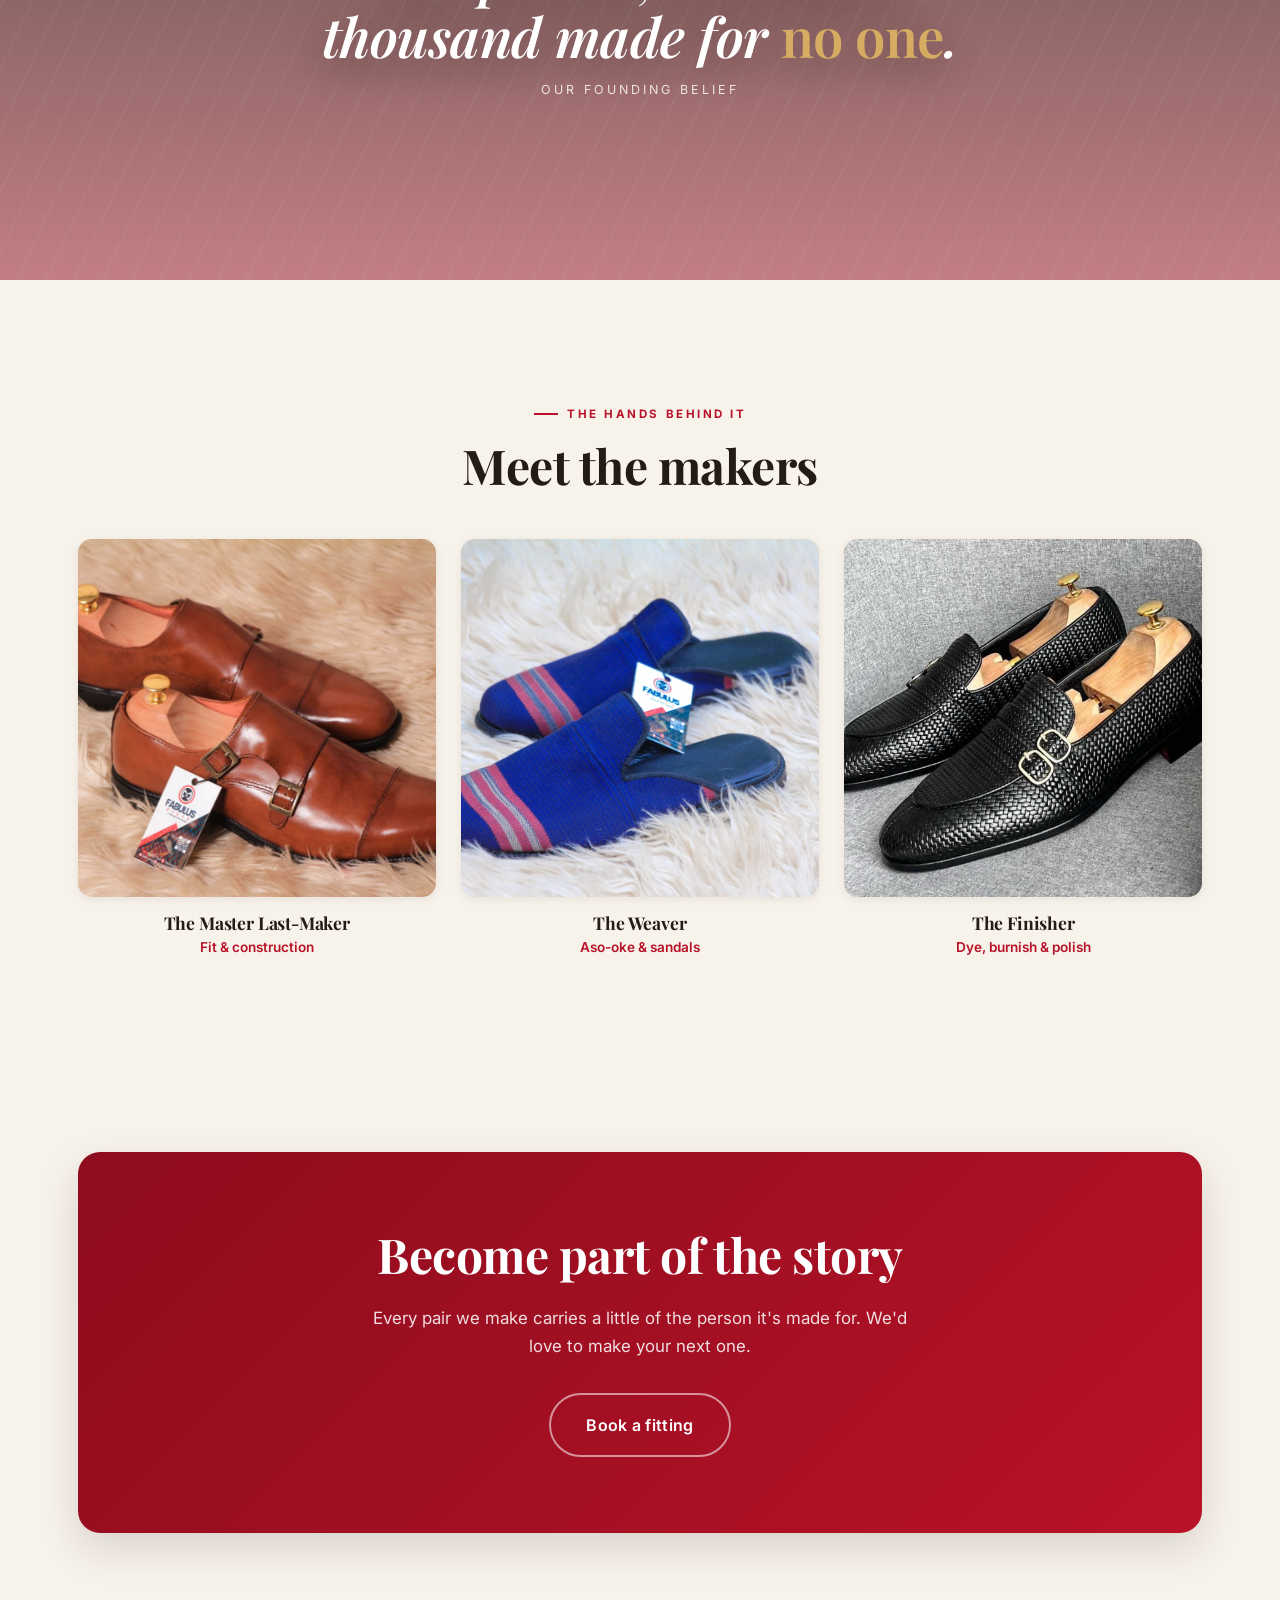
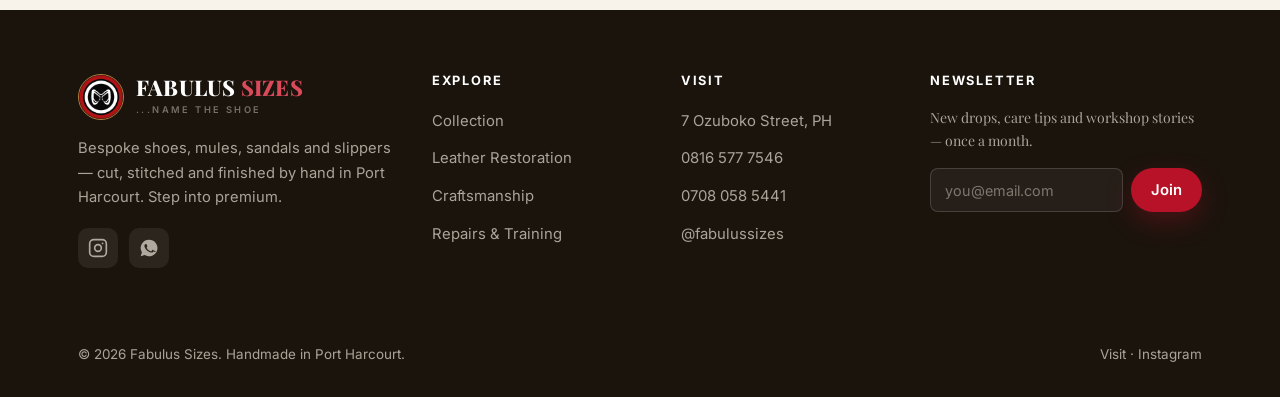
==== commit 38584abd: "Update Ibadan price and lead times, remove Name The Shoe feature - The Ibadan: 42,000 -> 45,000, app" ====
--- a/about.html
+++ b/about.html
@@ -172,13 +172,13 @@
             <img src="images/Logo/Logo.png" alt="Fabulus Sizes emblem" />
             <div><div class="word">FABULUS <span>SIZES</span></div><div class="tag">...name the shoe</div></div>
           </a>
-          <p>Bespoke shoes, mules, sandals and slippers — cut, stitched and finished by hand in Port Harcourt. Name the shoe. Step into premium.</p>
+          <p>Bespoke shoes, mules, sandals and slippers — cut, stitched and finished by hand in Port Harcourt. Step into premium.</p>
           <div class="socials">
             <a href="https://instagram.com/fabulussizes" target="_blank" rel="noopener" aria-label="Instagram"><svg viewBox="0 0 24 24" fill="none" stroke="currentColor" stroke-width="2"><rect x="2" y="2" width="20" height="20" rx="5"/><circle cx="12" cy="12" r="4"/><circle cx="17.5" cy="6.5" r="1" fill="currentColor" stroke="none"/></svg></a>
             <a href="https://wa.me/2348165777546?text=Hello%20Fabulus%20Sizes%20%E2%80%94%20I%20found%20you%20through%20your%20website." target="_blank" rel="noopener" aria-label="WhatsApp"><svg viewBox="0 0 24 24" fill="currentColor"><path d="M12 2a10 10 0 0 0-8.5 15.2L2 22l4.9-1.5A10 10 0 1 0 12 2zm5.4 14.2c-.2.6-1.3 1.2-1.8 1.2-.5.1-1 .1-1.7-.1-.4-.1-.9-.3-1.6-.6-2.8-1.2-4.6-4-4.7-4.2s-1.1-1.5-1.1-2.8.7-2 .9-2.2c.2-.3.5-.3.7-.3h.5c.2 0 .4 0 .6.5s.8 1.9.8 2 .1.3 0 .5c-.2.4-.3.6-.5.8s-.4.5-.2.9c.2.4.9 1.5 2 2.4 1.3 1.2 2.4 1.5 2.8 1.7.4.2.6.1.8-.1s.9-1.1 1.2-1.4c.2-.4.5-.3.8-.2s1.9.9 2.2 1.1c.3.1.5.2.6.3.1.3.1.7-.1 1.1z"/></svg></a>
           </div>
         </div>
-        <div class="footer-col"><h4>Explore</h4><ul><li><a href="shop.html">Collection</a></li><li><a href="restoration.html">Leather Restoration</a></li><li><a href="about.html">Craftsmanship</a></li><li><a href="index.html#name-shoe">Name The Shoe</a></li><li><a href="services.html">Repairs &amp; Training</a></li></ul></div>
+        <div class="footer-col"><h4>Explore</h4><ul><li><a href="shop.html">Collection</a></li><li><a href="restoration.html">Leather Restoration</a></li><li><a href="about.html">Craftsmanship</a></li><li><a href="services.html">Repairs &amp; Training</a></li></ul></div>
         <div class="footer-col"><h4>Visit</h4><ul><li><a href="contact.html">7 Ozuboko Street, PH</a></li><li><a href="https://wa.me/2348165777546?text=Hello%20Fabulus%20Sizes%20%E2%80%94%20I%20found%20you%20through%20your%20website." target="_blank" rel="noopener">0816 577 7546</a></li><li><a href="https://wa.me/2347080585441?text=Hello%20Fabulus%20Sizes%20%E2%80%94%20I%20found%20you%20through%20your%20website." target="_blank" rel="noopener">0708 058 5441</a></li><li><a href="https://instagram.com/fabulussizes" target="_blank" rel="noopener">@fabulussizes</a></li></ul></div>
         <div class="footer-col"><h4>Newsletter</h4><p style="font-size:14px;font-family:var(--serif);color:var(--parchment-dim);">New drops, care tips and workshop stories — once a month.</p><form id="newsletter" class="newsletter"><input type="email" placeholder="you@email.com" aria-label="Email address" /><button type="submit" class="btn btn-primary">Join</button></form></div>
       </div>
--- a/css/style.css
+++ b/css/style.css
@@ -5,7 +5,7 @@
      --display / --title / --serif  → Playfair Display (headings, quotes)
      --utility                      → Inter (nav, buttons, labels, body)
    Surfaces are light by default; hero, stats band, parallax bands, page
-   headers, the engraving plate and the footer stay dark for contrast.
+   headers, parallax bands and the footer stay dark for contrast.
    ============================================================================ */
 
 :root {
@@ -273,34 +273,6 @@
 .band-grid .num { font-family: var(--display); font-size: clamp(2.4rem, 5vw, 3.4rem); font-weight: 800; color: #fff; line-height: 1; }
 .band-grid .num em { color: var(--brass-bright); font-style: normal; }
 .band-grid .lbl { color: var(--parchment-dim); letter-spacing: .1em; text-transform: uppercase; font-size: .76rem; margin-top: .5rem; }
-
-/* ============================================================
-   NAME THE SHOE
-   ============================================================ */
-.name-shoe { background: var(--panel); border-top: 1px solid var(--line); border-bottom: 1px solid var(--line); }
-.ns-grid { display: grid; grid-template-columns: 1fr 1fr; gap: clamp(2rem, 5vw, 4rem); align-items: center; }
-.ns-copy p { color: var(--text-soft); }
-.ns-copy label { display: block; font-family: var(--utility); font-size: .8rem; font-weight: 600; letter-spacing: .04em; text-transform: uppercase; color: var(--text-muted); margin: 1.5rem 0 .5rem; }
-.ns-copy input { width: 100%; max-width: 420px; font-family: var(--display); font-size: 1.3rem; padding: .8rem 1rem; border: 1.5px solid var(--line); border-radius: 10px; background: var(--paper); color: var(--text); transition: border-color .25s var(--ease), box-shadow .25s var(--ease); }
-.ns-copy input:focus { outline: none; border-color: var(--crimson); box-shadow: 0 0 0 4px rgba(184,18,40,.12); }
-.ns-cta { margin-top: 1.5rem; }
-.plate-stage { display: grid; place-items: center; padding: 2rem; }
-.plate {
-  width: 100%; max-width: 420px; aspect-ratio: 16/10;
-  border-radius: 14px; padding: 2rem;
-  display: flex; flex-direction: column; align-items: center; justify-content: center; text-align: center; gap: .8rem;
-  background: linear-gradient(150deg, #2a1f15, #17110a);
-  border: 1px solid rgba(214,172,99,.35);
-  box-shadow: var(--shadow-lg), inset 0 1px 0 rgba(255,255,255,.06);
-}
-.plate .eyebrow-plate { font-family: var(--utility); font-size: .68rem; letter-spacing: .24em; text-transform: uppercase; color: var(--brass); }
-.plate .engraved {
-  font-family: var(--display); font-weight: 700; font-size: clamp(1.8rem, 5vw, 2.8rem);
-  color: var(--brass-bright);
-  text-shadow: 0 1px 0 rgba(0,0,0,.6), 0 -1px 1px rgba(214,172,99,.3);
-  word-break: break-word; line-height: 1.1;
-}
-.plate .sub-plate { font-family: var(--utility); font-size: .74rem; letter-spacing: .12em; text-transform: uppercase; color: var(--parchment-mut); }
 
 /* ============================================================
    REPAIRS & TRAINING
@@ -692,7 +664,7 @@
   .colorway-grid { grid-template-columns: repeat(2, 1fr); }
   .colorway-card.tall { grid-row: span 1; }
   .colorway-card.tall .imgwrap { min-height: 0; height: auto; aspect-ratio: 4/3; }
-  .craft, .ns-grid, .rt-grid, .split, .contact-grid { grid-template-columns: 1fr; }
+  .craft, .rt-grid, .split, .contact-grid { grid-template-columns: 1fr; }
   .test-grid, .svc-grid, .team { grid-template-columns: repeat(2, 1fr); }
   .steps, .band-grid { grid-template-columns: repeat(2, 1fr); }
   .collection-head { grid-template-columns: 1fr; }
@@ -735,7 +707,6 @@
   .map-block { margin-top: 2rem; }
   .map-bar { padding: 1rem; }
   .map-bar .btn { width: 100%; }
-  .plate { padding: 1.4rem; }
   .section-head { margin-bottom: 2rem; }
   .collection-head { gap: 1rem; margin-bottom: 2rem; }
   /* long button labels wrap instead of pushing past the viewport */
